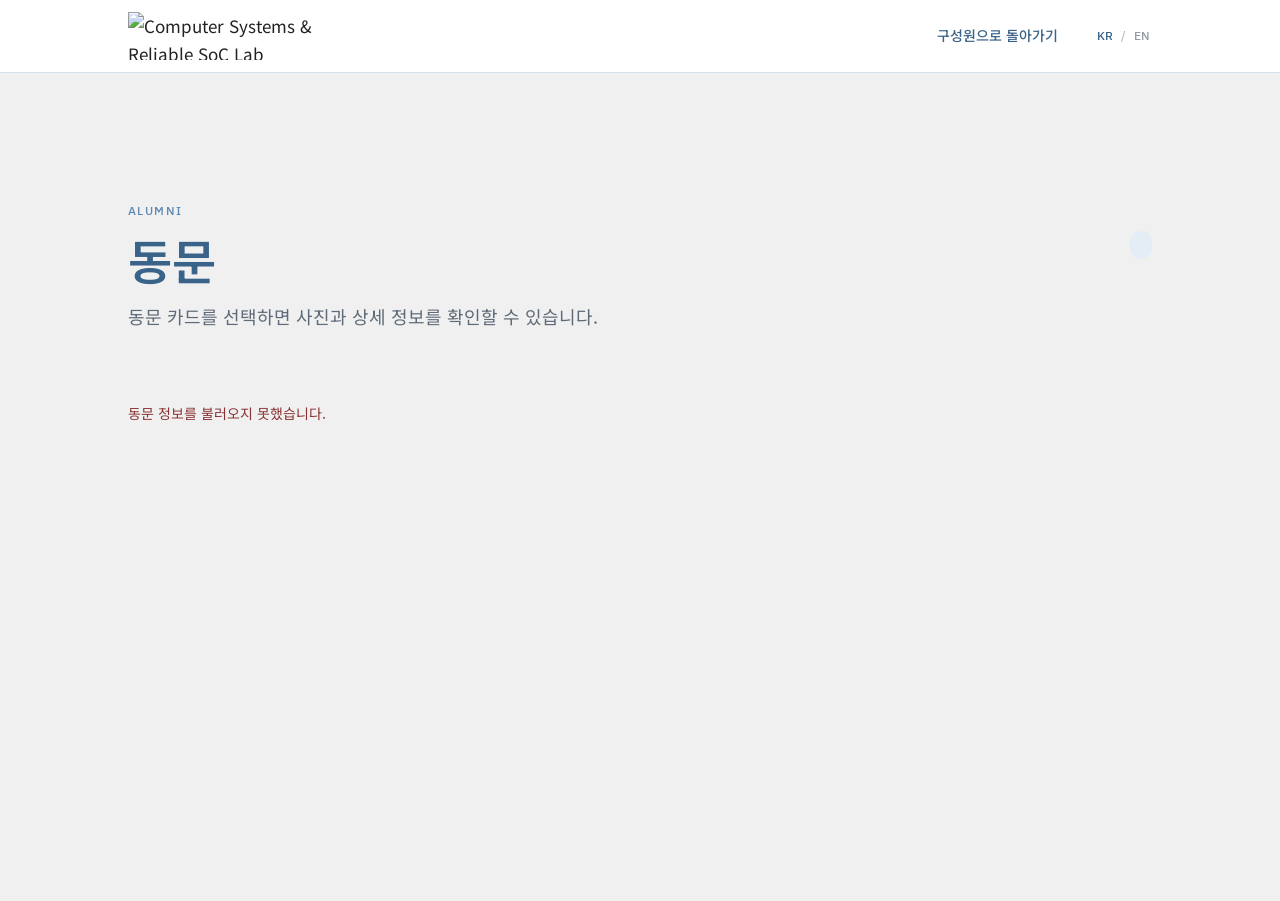
==== alumni.html @ 6417d09d "Replace IBM Plex Mono with IBM Plex Sans KR" ====
<!DOCTYPE html>
<html lang="ko">
<head>
  <meta charset="UTF-8">
  <meta name="viewport" content="width=device-width, initial-scale=1.0">
  <title>동문 — Computer Systems &amp; Reliable SoC Lab</title>
  <meta name="description" content="연세대학교 컴퓨터시스템 및 고신뢰성 SoC 연구실 동문 목록">
  <link rel="preconnect" href="https://fonts.googleapis.com">
  <link href="https://fonts.googleapis.com/css2?family=IBM+Plex+Sans+KR:wght@400;500;600&amp;family=Noto+Sans+KR:wght@400;500;700&amp;display=swap" rel="stylesheet">
  <link rel="stylesheet" href="style.css?v=20260907-6">
</head>
<body>
  <header class="archive-page-nav">
    <div class="wrap">
      <a class="brand" href="index.html#members"><img class="brand-logo" src="images/logo.png" width="296" height="72" alt="Computer Systems &amp; Reliable SoC Lab"></a>
      <div class="archive-page-actions">
        <a class="archive-back-link" href="index.html#members" data-kr="구성원으로 돌아가기" data-en="Back to members">구성원으로 돌아가기</a>
        <div class="language-switcher" aria-label="언어 선택"><button class="language-option active" type="button" data-lang="kr" aria-pressed="true">KR</button><span aria-hidden="true">/</span><button class="language-option" type="button" data-lang="en" aria-pressed="false">EN</button></div>
      </div>
    </div>
  </header>
  <main>
    <section class="alumni-page-section" data-members-source="members.json?v=20260905-2">
      <div class="wrap">
        <p class="eyebrow">ALUMNI</p>
        <div class="alumni-page-heading">
          <div>
            <h1 class="archive-page-title" data-kr="동문" data-en="Alumni">동문</h1>
            <p class="lead" data-kr="동문 카드를 선택하면 사진과 상세 정보를 확인할 수 있습니다." data-en="Select an alumni card to view the photo and profile details.">동문 카드를 선택하면 사진과 상세 정보를 확인할 수 있습니다.</p>
          </div>
          <span class="publication-total" id="alumni-total" aria-live="polite"></span>
        </div>
        <div class="alumni-degree-groups" id="alumni-list" aria-live="polite">
          <p class="member-loading" data-kr="동문 정보를 불러오는 중입니다." data-en="Loading alumni.">동문 정보를 불러오는 중입니다.</p>
        </div>
        <noscript><p class="publication-error">동문 목록을 보려면 브라우저에서 JavaScript를 활성화해 주세요.</p></noscript>
      </div>
    </section>
  </main>
  <script src="script.js?v=20260905-6"></script>
</body>
</html>
---- style.css ----
/* ------------------------------------------------------------
   디자인 토큰
   팔레트 근거: 실리콘 웨이퍼의 차가운 회색 바탕 + 칩 배선(interconnect)에
   쓰이는 구리색 강조. 연구실 정체성(반도체)을 색으로 드러냅니다.
   ------------------------------------------------------------ */
:root{
  /* Modernized Heritage + Academic Clarity */
  --bg:        #ffffff;   /* 바탕 */
  --bg-soft:   #f0f0f0;   /* 콘텐츠 영역 */
  --bg-deep:   #3a6389;   /* 헤더/연락처 바 (짙은 청색) */
  --ink:       #222222;   /* 본문 글자 */
  --ink-soft:  #5f6b78;   /* 보조 글자 */
  --line:      #d5e1ec;   /* 구분선 */
  --line-mid:  #7da9cd;   /* 소제목 밑줄, 강조선 */
  --copper:    #3a6389;   /* (변수명은 그대로 두고) 강조색 = 짙은 청색 */
  --copper-lt: #5b88b2;   /* 강조색 연한 버전 = 강청색 */
  --trace:     #a9c6df;   /* 다이 위의 옅은 배선 */
 
  --font-sans: "Noto Sans KR", "Pretendard", -apple-system, sans-serif;
  --font-utility: "IBM Plex Sans KR", "Noto Sans KR", sans-serif;
 
  --max: 1120px;
  --gutter: clamp(20px, 4vw, 48px);
  --section-gap: clamp(72px, 10vw, 128px);
}
 
*{box-sizing:border-box;margin:0;padding:0}
html{scroll-behavior:smooth}
@media (prefers-reduced-motion:reduce){html{scroll-behavior:auto}}
 
body{
  font-family:var(--font-sans);
  color:var(--ink);
  background:var(--bg);
  line-height:1.65;
  font-size:17px;
  -webkit-font-smoothing:antialiased;
}
a{color:inherit;text-decoration:none}
a:focus-visible,button:focus-visible{outline:3px solid var(--copper);outline-offset:3px}
img{max-width:100%;display:block}

.wrap{max-width:var(--max);margin:0 auto;padding:0 var(--gutter)}
section{padding:var(--section-gap) 0}
h1,h2,h3{font-weight:600;line-height:1.2;letter-spacing:-0.01em}
h2{font-size:clamp(28px,3.6vw,40px);margin-bottom:14px;color:var(--copper)}
h2::after{content:"";display:block;width:40px;height:3px;background:var(--line-mid);margin-top:14px}
.lead{color:var(--ink-soft);font-size:18px;max-width:none;margin-bottom:48px}
 
/* ------------------------------------------------------------
   상단 메뉴 + 하위 메뉴 + 언어 전환
   ------------------------------------------------------------ */
.nav{
  position:sticky;
  top:0;
  z-index:50;
  background:rgba(255,255,255,.94);
  backdrop-filter:blur(12px);
  border-bottom:1px solid var(--line);
}

.nav .wrap{
  display:flex;
  align-items:center;
  justify-content:space-between;
  min-height:72px;
}

.brand{
  display:flex;
  flex:none;
  align-items:center;
  min-width:0;
  margin-right:28px;
}

.brand-logo{
  width:min(198px,48vw);
  height:auto;
}

.nav-controls{
  display:flex;
  align-items:center;
  justify-content:flex-end;
  min-width:0;
}

.site-nav{
  align-self:stretch;
}

.menu{
  display:flex;
  align-items:stretch;
  height:100%;
  list-style:none;
}

.menu-item{
  position:relative;
  display:flex;
  align-items:stretch;
}

.menu-link{
  display:flex;
  align-items:center;
  gap:7px;
  padding:0 14px;
  border:0;
  border-bottom:2px solid transparent;
  background:none;
  color:var(--ink-soft);
  font:inherit;
  font-size:14px;
  white-space:nowrap;
  cursor:pointer;
}

.menu-link:hover,
.menu-link:focus-visible,
.menu-link[aria-current="true"],
.menu-item.open > .menu-link{
  color:var(--copper);
  border-bottom-color:var(--copper);
}

.chevron{
  width:7px;
  height:7px;
  margin-top:-4px;
  border-right:1.5px solid currentColor;
  border-bottom:1.5px solid currentColor;
  transform:rotate(45deg);
  transition:transform .2s ease;
}

.menu-item.open > .menu-link .chevron,
.menu-item:hover > .menu-link .chevron,
.menu-item:focus-within > .menu-link .chevron{
  margin-top:4px;
  transform:rotate(225deg);
}

.submenu{
  position:absolute;
  top:calc(100% - 1px);
  left:0;
  z-index:60;
  min-width:210px;
  padding:9px;
  list-style:none;
  background:#fff;
  border:1px solid var(--line);
  border-radius:0 0 8px 8px;
  box-shadow:0 16px 36px rgba(29,53,75,.13);
  opacity:0;
  visibility:hidden;
  transform:translateY(-7px);
  transition:opacity .16s ease,transform .16s ease,visibility .16s;
}

.submenu-right{
  right:0;
  left:auto;
}

.menu-item:hover > .submenu,
.menu-item:focus-within > .submenu,
.menu-item.open > .submenu{
  opacity:1;
  visibility:visible;
  transform:translateY(0);
}

.submenu a{
  display:block;
  padding:10px 12px;
  border-radius:5px;
  color:var(--ink-soft);
  font-size:14px;
  white-space:nowrap;
}

.submenu a:hover,
.submenu a:focus-visible,
.submenu a[aria-current="true"]{
  background:#eef3f8;
  color:var(--copper);
}

.submenu a.is-placeholder{
  cursor:default;
}

.language-switcher{
  display:flex;
  align-items:center;
  flex:none;
  gap:6px;
  margin-left:17px;
  color:#a2abb4;
  font-family:var(--font-utility);
  font-size:12px;
}

.language-option{
  padding:6px 2px;
  border:0;
  background:none;
  color:#929ca6;
  font:inherit;
  font-weight:500;
  cursor:pointer;
}

.language-option:hover,
.language-option.active{
  color:var(--copper);
}

.language-switcher,
.publication-total,
.publication-count,
.publication-number,
.patent-id,
.highlight-item-date,
.area-index,
.join-research-number{
  font-variant-numeric:tabular-nums;
  font-feature-settings:"tnum" 1;
}

.nav-toggle{
  display:none;
  flex:none;
  padding:8px 13px;
  border:1px solid var(--line);
  border-radius:6px;
  background:#fff;
  font:inherit;
  font-size:14px;
  cursor:pointer;
  white-space:nowrap;
}

@media (max-width:1060px){
  .nav .wrap{
    min-height:64px;
  }

  .brand{
    margin-right:12px;
    font-size:14px;
  }

  .nav-controls{
    gap:10px;
  }

  .nav-toggle{
    display:block;
  }

  .site-nav{
    position:absolute;
    top:64px;
    right:0;
    left:0;
    display:none;
    max-height:calc(100vh - 64px);
    overflow-y:auto;
    background:#fff;
    border-bottom:1px solid var(--line);
    box-shadow:0 16px 30px rgba(29,53,75,.10);
  }

  .site-nav.open{
    display:block;
  }

  .menu{
    display:block;
    height:auto;
    padding:10px var(--gutter) 18px;
  }

  .menu-item{
    display:block;
    border-bottom:1px solid var(--line);
  }

  .menu-link{
    justify-content:space-between;
    width:100%;
    min-height:48px;
    padding:0;
    border-bottom:0;
    font-size:15px;
    text-align:left;
  }

  .menu-link:hover,
  .menu-link:focus-visible,
  .menu-link[aria-current="true"],
  .menu-item.open > .menu-link{
    border-bottom-color:transparent;
  }

  .menu-item:hover > .submenu,
  .menu-item:focus-within > .submenu{
    opacity:0;
    visibility:hidden;
  }

  .menu-item.open > .submenu{
    display:block;
    opacity:1;
    visibility:visible;
    transform:none;
  }

  .submenu,
  .submenu-right{
    position:static;
    display:none;
    min-width:0;
    padding:0 0 10px 14px;
    border:0;
    border-radius:0;
    box-shadow:none;
    opacity:1;
    visibility:visible;
    transform:none;
    transition:none;
  }

  .submenu a{
    padding:9px 12px;
  }

  .language-switcher{
    margin-left:0;
  }
}

@media (max-width:520px){
  .brand{
    max-width:52vw;
  }

  .nav-controls{
    gap:7px;
  }

  .language-switcher{
    gap:4px;
    font-size:11px;
  }

  .nav-toggle{
    padding:7px 10px;
  }
}

/* ------------------------------------------------------------
   히어로: 왼쪽 연구실명, 오른쪽 연구업적 기반 워드클라우드
   ------------------------------------------------------------ */
.hero{
  background:var(--bg-soft);color:var(--ink);
  padding:clamp(72px,9vw,120px) 0;
  position:relative;overflow:hidden;
}
.hero .wrap{
  display:grid;
  grid-template-columns:minmax(0,1.1fr) minmax(0,1fr);
  gap:clamp(32px,6vw,80px);
  align-items:center;
}
.hero-copy{position:relative;z-index:2;min-width:0}
.hero h1{
  margin-bottom:30px;
  color:var(--copper);
  font-size:clamp(32px,4vw,50px);
  font-weight:700;
  line-height:1.16;
  word-break:keep-all;
  white-space:nowrap;
}
.hero h1 span{display:block}
.hero .actions{display:flex;gap:12px;flex-wrap:wrap}
.hero-wordcloud{
  position:relative;
  z-index:1;
  width:100%;
  aspect-ratio:660/392;
  overflow:hidden;
  contain:layout paint;
  min-width:0;
  isolation:isolate;
}
.hero-wordcloud::before{
  content:"";
  position:absolute;
  inset:5%;
  z-index:-1;
  background:radial-gradient(ellipse,rgba(125,169,205,.14),transparent 68%);
  pointer-events:none;
}
.hero-cloud-svg{
  display:block;
  width:100%;
  height:100%;
  overflow:hidden;
}
.hero-cloud-term text{
  font-family:var(--font-sans);
  font-weight:600;
  line-height:1;
  letter-spacing:-.025em;
  text-shadow:0 1px 0 rgba(255,255,255,.72);
  transform-box:fill-box;
  transform-origin:center;
  transition:fill .16s ease,transform .16s ease,filter .16s ease;
  cursor:default;
}
.hero-cloud-term{
  will-change:transform;
  transition:transform .16s cubic-bezier(.2,.7,.25,1);
}
.hero-cloud-term:hover text{
  fill:#214f78;
  filter:drop-shadow(0 2px 4px rgba(58,99,137,.22));
  transform:scale(1.08);
}
.hero-cloud-core:hover text{
  transform:scale(1.035);
}
.hero-cloud-term.cloud-tone-1 text{fill:#315f86}
.hero-cloud-term.cloud-tone-2 text{fill:#557fa4}
.hero-cloud-term.cloud-tone-3 text{fill:#7b8f9e}
.btn{
  display:inline-block;padding:12px 22px;border-radius:6px;font-weight:500;font-size:15px;
  border:1px solid transparent;transition:background .15s,color .15s,border-color .15s
}
.btn-primary{background:var(--copper);color:#fff}
.btn-primary:hover{background:#2d4f6e}
.btn-ghost{border-color:var(--copper);color:var(--copper);background:#fff}
.btn-ghost:hover{background:#eef3f8}
@media (max-width:820px){
  .hero .wrap{grid-template-columns:1fr}
  .hero h1{white-space:normal}
  .hero-wordcloud{width:100%;max-width:680px;margin:8px auto 0}
}
@media (prefers-reduced-motion:reduce){
  .hero-cloud-term text{transition:none}
  .hero-cloud-term:hover text{transform:none}
}
 
/* ------------------------------------------------------------
   연구 분야
   ------------------------------------------------------------ */
.areas{display:grid;grid-template-columns:repeat(2,1fr);gap:0;border:1px solid var(--line);border-radius:6px;overflow:hidden;background:#fff}
@media (max-width:980px){.areas{grid-template-columns:repeat(2,1fr)}}
@media (max-width:600px){.areas{grid-template-columns:1fr}}
.area{
  padding:32px 26px 28px;border-right:1px solid var(--line);border-bottom:1px solid var(--line);
  position:relative;display:flex;flex-direction:column;scroll-margin-top:96px;transition:background .2s
}
.area::before{content:"";position:absolute;left:0;top:0;right:0;height:4px;background:var(--line);transition:background .2s}
.area.on,.area:hover,.area:target{background:#f5f8fb}
.area.on::before,.area:hover::before,.area:target::before{background:var(--copper)}
.area:nth-child(2n){border-right:0}
.area h3{font-size:19px;margin-bottom:12px}
.area .q{color:var(--copper-lt);font-weight:500;margin-bottom:10px;font-size:15px}
.area p{color:var(--ink-soft);font-size:15.5px}
.research-details{
  display:grid;
  gap:12px;
  padding-left:18px;
  color:var(--ink-soft);
  font-size:14px;
  line-height:1.65;
}
.research-details strong{color:var(--ink);font-weight:500}
.tags{display:flex;flex-wrap:wrap;gap:6px;margin-top:auto;padding-top:24px}
.tags span{font-size:12.5px;color:var(--copper);background:#eef3f8;border:1px solid var(--line);border-radius:3px;padding:3px 8px}
 
/* ------------------------------------------------------------
   숫자 요약 (연구실 이력이 20년이 넘으니 이 숫자가 곧 신뢰의 근거)
   ------------------------------------------------------------ */
.stats{background:var(--bg-soft);padding:48px 0}
.stats .wrap{display:grid;grid-template-columns:repeat(4,1fr);gap:24px}
@media (max-width:720px){.stats .wrap{grid-template-columns:repeat(2,1fr)}}
.stat b{display:block;font-size:40px;font-weight:600;line-height:1.1;color:var(--ink)}
.stat b::after{content:"";display:block;width:28px;height:3px;background:var(--line-mid);margin:10px 0 8px}
.stat span{font-size:14px;color:var(--ink-soft)}
 
/* ------------------------------------------------------------
   연구 과제
   ------------------------------------------------------------ */
.band{background:var(--bg-soft)}
.timeline{--timeline-axis-x:7px;position:relative}
.tl{position:relative;padding:0 0 30px 36px}
.tl::before{content:"";position:absolute;z-index:1;left:var(--timeline-axis-x);top:7px;width:12px;height:12px;border:2px solid var(--copper-lt);border-radius:50%;background:#fff;transform:translateX(-50%)}
.tl:not(:last-child)::after{content:"";position:absolute;left:var(--timeline-axis-x);top:19px;bottom:-7px;width:2px;background:var(--line-mid);transform:translateX(-50%)}
.tl .yr{display:block;font-family:"IBM Plex Sans KR",var(--font-sans);font-size:13px;color:var(--ink-soft);font-variant-numeric:tabular-nums;font-feature-settings:"tnum" 1;margin-bottom:4px}
.tl h3{font-size:17px;font-weight:500}
.tl .src{font-size:14px;color:var(--ink-soft)}
.tl .project-id{display:block;margin-bottom:5px}
.more{margin-top:12px;display:inline-block;font-weight:500;color:var(--copper);border-bottom:1px solid var(--line-mid)}
.area .more{align-self:flex-start}
.scholar-link-wrap{
  margin-top:22px;
  text-align:center;
}
.scholar-link{margin-top:0}
 
/* ------------------------------------------------------------
   국제 논문 — JSON 기반 연도별 접이식 목록
   ------------------------------------------------------------ */
.publication-heading{
  display:flex;
  align-items:center;
  justify-content:space-between;
  gap:18px;
  margin-bottom:16px;
}

.publication-heading h3{
  color:var(--ink);
  font-size:22px;
}

.publication-total,
.publication-count{
  display:inline-flex;
  align-items:center;
  min-height:28px;
  padding:4px 11px;
  border-radius:999px;
  background:#e4edf5;
  color:var(--copper);
  font-family:var(--font-utility);
  font-size:12px;
  white-space:nowrap;
}

.publication-years{
  border-top:1px solid var(--line);
}

.publication-year{
  border-bottom:1px solid var(--line);
}

.publication-year > summary{
  display:flex;
  min-height:72px;
  align-items:center;
  gap:12px;
  padding:16px 4px;
  color:var(--copper);
  cursor:pointer;
  list-style:none;
}

.publication-year > summary::-webkit-details-marker{
  display:none;
}

.publication-year > summary:hover .publication-year-label,
.publication-year > summary:focus-visible .publication-year-label{
  color:#234866;
}

.publication-year-label{
  font-size:18px;
  font-weight:600;
}

.publication-chevron{
  width:9px;
  height:9px;
  margin-left:auto;
  border-right:1.5px solid currentColor;
  border-bottom:1.5px solid currentColor;
  transform:rotate(45deg) translate(-2px,-2px);
  transition:transform .18s ease;
}

.publication-year[open] .publication-chevron{
  transform:rotate(225deg) translate(-2px,-2px);
}

.publication-list{
  list-style:none;
  padding:0 4px 8px;
}

.publication-item{
  display:grid;
  grid-template-columns:58px minmax(0,1fr);
  gap:18px;
  padding:24px 0;
  border-top:1px solid rgba(213,225,236,.72);
}

.publication-number{
  padding-top:2px;
  color:var(--ink-soft);
  font-family:var(--font-utility);
  font-size:13px;
  text-align:right;
}

.publication-title{
  margin-bottom:8px;
  color:var(--ink);
  font-size:17px;
  font-weight:600;
  line-height:1.45;
}

.publication-title a{
  text-decoration-color:transparent;
  text-underline-offset:4px;
  transition:color .15s ease,text-decoration-color .15s ease;
}

.publication-title a:hover,
.publication-title a:focus-visible{
  color:var(--copper);
  text-decoration:underline;
  text-decoration-color:var(--line-mid);
}

.publication-authors{
  margin-bottom:6px;
  color:var(--ink);
  font-size:14.5px;
}

.publication-authors strong{
  font-weight:700;
}

.publication-meta{
  display:flex;
  align-items:baseline;
  flex-wrap:wrap;
  gap:4px 8px;
  color:var(--ink-soft);
  font-size:14px;
}

.publication-journal{
  color:var(--copper);
  font-weight:500;
}

.publication-status{
  font-style:italic;
}

.publication-link{
  color:var(--copper);
  font-size:13px;
  font-weight:500;
  border-bottom:1px solid var(--line-mid);
}

.publication-loading,
.publication-error,
.publication-empty{
  padding:24px 4px;
  color:var(--ink-soft);
  font-size:14px;
}

.publication-error{
  color:#8a3434;
}

.main-publication-archive{
  margin:34px 0 28px;
}

.archive-count-row{
  display:flex;
  justify-content:flex-end;
  margin:24px 0 12px;
}

.patent-years{
  border-top:1px solid var(--line);
}

.patent-list{
  padding:0 4px 8px;
  list-style:none;
}

.patent-item{
  display:grid;
  grid-template-columns:44px minmax(0,1fr);
  gap:16px;
  padding:24px 0;
  border-top:1px solid rgba(213,225,236,.72);
}

.patent-id{
  padding-top:3px;
  color:var(--copper);
  font-family:var(--font-utility);
  font-size:13px;
  font-weight:500;
  text-align:left;
}

.patent-title{
  margin-bottom:13px;
  color:var(--ink);
  font-size:17px;
  font-weight:600;
  line-height:1.5;
  word-break:keep-all;
}

.patent-fields{
  display:grid;
  gap:6px;
}

.patent-field{
  display:grid;
  grid-template-columns:110px minmax(0,1fr);
  gap:14px;
}

.patent-field dt{
  color:var(--ink-soft);
  font-size:13px;
  font-weight:500;
}

.patent-field dd{
  min-width:0;
  color:var(--ink);
  font-size:14px;
  overflow-wrap:anywhere;
}

.research-output-record-list{
  border-top:1px solid var(--line);
}

.research-output-list{
  padding:0;
  border-top:1px solid var(--line);
  list-style:none;
}

.research-output-list-item{
  display:flex;
  flex-wrap:wrap;
  gap:4px 10px;
  padding:20px 4px;
  border-bottom:1px solid var(--line);
  color:var(--ink-soft);
  font-size:14px;
  line-height:1.75;
}

.research-output-list-title{
  color:var(--ink);
  font-weight:600;
  word-break:keep-all;
}

.research-output-separator{
  color:var(--line-mid);
}

@media (max-width:600px){
  .publication-heading{
    align-items:flex-start;
  }

  .publication-year > summary{
    min-height:64px;
  }

  .publication-item{
    grid-template-columns:38px minmax(0,1fr);
    gap:12px;
    padding:20px 0;
  }

  .publication-number{
    font-size:12px;
  }

  .publication-title{
    font-size:15.5px;
  }

  .publication-authors,
  .publication-meta{
    font-size:13px;
  }

  .patent-item{
    grid-template-columns:1fr;
    gap:8px;
    padding:20px 0;
  }

  .patent-id{
    padding-top:0;
  }

  .patent-title{
    font-size:15.5px;
  }

  .patent-field{
    grid-template-columns:92px minmax(0,1fr);
    gap:10px;
  }

  .archive-count-row{
    margin-top:18px;
  }

  .research-output-list-item{
    display:block;
    padding:17px 2px;
    font-size:13px;
  }

  .research-output-segment{
    display:inline;
  }

  .research-output-separator{
    margin:0 6px;
  }
}

@media (max-width:420px){
  .patent-field{
    grid-template-columns:1fr;
    gap:1px;
  }
}
 
/* ------------------------------------------------------------
   구성원 — JSON 기반 카드와 상세 프로필
   ------------------------------------------------------------ */
.people{
  display:grid;
  grid-template-columns:repeat(6,minmax(0,1fr));
  gap:36px 40px;
}
 
/* ------------------------------------------------------------
   최근 소식 — 히어로 아래 요약 보드
   ------------------------------------------------------------ */
.news-highlights{padding:clamp(48px,6vw,72px) 0 clamp(40px,5vw,60px)}
.news-highlights .wrap{
  display:grid;
  grid-template-columns:repeat(2,minmax(0,1fr));
  gap:clamp(28px,3.5vw,48px);
  align-items:start;
}
.highlight-head{
  display:flex;
  align-items:baseline;
  justify-content:space-between;
  gap:14px;
  padding-bottom:12px;
  border-bottom:2px solid var(--copper);
}
.highlight-head h2{font-size:19px;font-weight:600;color:var(--copper);margin:0}
.highlight-more{
  flex:none;
  font-size:13px;
  color:var(--ink-soft);
  text-decoration:none;
  border-bottom:1px solid transparent;
}
.highlight-more::after{content:" \2192"}
.highlight-more:hover{color:var(--copper);border-bottom-color:var(--copper)}
.highlight-list{list-style:none;margin:0;padding:0}
.highlight-list li + li{border-top:1px solid var(--line)}
.highlight-item{
  display:flex;
  align-items:baseline;
  justify-content:space-between;
  gap:18px;
  padding:14px 2px;
  color:var(--ink);
  text-decoration:none;
}
.highlight-item-title{
  font-size:15px;
  line-height:1.55;
  word-break:keep-all;
  overflow-wrap:anywhere;
}
.highlight-item-date{
  flex:none;
  font-size:12.5px;
  color:var(--ink-soft);
  font-family:var(--font-utility);
}
.highlight-item:hover .highlight-item-title{color:var(--copper);text-decoration:underline}
.highlight-empty{padding:14px 2px;font-size:14px;color:var(--ink-soft)}
@media (max-width:760px){
  .news-highlights .wrap{grid-template-columns:1fr}
}

/* ------------------------------------------------------------
   소속 및 협력 기관 로고
   ------------------------------------------------------------ */
.partners{padding:0 0 clamp(34px,4vw,52px)}
.partners .wrap{padding-top:clamp(28px,3.5vw,40px);border-top:1px solid var(--line)}
.partner-list{
  list-style:none;
  margin:0;
  padding:0;
  display:grid;
  grid-template-columns:repeat(4,minmax(0,1fr));
  align-items:center;
  gap:clamp(28px,3vw,42px);
}
.partner-list li{
  display:flex;
  min-width:0;
  max-width:100%;
  align-items:center;
  justify-content:center;
  padding-inline:4px;
  overflow:hidden;
}
.partner-logo{
  display:flex;
  min-width:0;
  max-width:100%;
  width:100%;
  align-items:center;
  justify-content:center;
  height:66px;
  filter:none;
  opacity:1;
}
.partner-logo-tall{height:78px}
.partner-logo img{
  display:block;
  max-width:100%;
  max-height:44px;
  width:auto;
  height:auto;
  object-fit:contain;
}
.partner-logo-asrc img{width:180px}
.partner-logo-bk21 img{width:220px}
.partner-logo-koreatest img{width:245px}
.partner-logo-tall img{width:74px;max-height:74px}

@media (max-width:980px){
  .partner-list{
    grid-template-columns:repeat(2,minmax(0,1fr));
    gap:30px 24px;
  }
}

@media (max-width:760px){
  .partner-logo{height:60px}
  .partner-logo-tall{height:72px}
  .partner-logo-asrc img{width:170px}
  .partner-logo-bk21 img{width:210px}
  .partner-logo-koreatest img{width:230px}
  .partner-logo-tall img{width:68px;max-height:68px}
}

@media (max-width:600px){
  .partner-list{
    grid-template-columns:1fr;
    gap:26px;
  }
}

/* ------------------------------------------------------------
   소식 — 카테고리 필터
   ------------------------------------------------------------ */
.filters{display:flex;gap:8px;flex-wrap:wrap;margin-bottom:24px}
.filters button{font:inherit;font-size:14px;border:1px solid var(--line);background:#fff;border-radius:999px;padding:6px 14px;cursor:pointer;color:var(--ink-soft)}
.filters button[aria-pressed="true"]{background:var(--copper);color:#fff;border-color:var(--copper)}
.news{list-style:none;display:grid;grid-template-columns:repeat(3,1fr);gap:20px}
@media (max-width:820px){.news{grid-template-columns:1fr}}
.news li{background:#fff;border:1px solid var(--line);border-radius:6px;padding:22px}
.news li[hidden]{display:none}
.news .cat{font-size:12.5px;color:var(--copper-lt);font-weight:500}
.news time{font-size:13px;color:var(--ink-soft);margin-left:8px}
.news h3{font-size:16.5px;font-weight:500;margin:8px 0 6px}
.news p{font-size:14.5px;color:var(--ink-soft)}
.news li{display:flex;flex-direction:column;padding:0}
.news li.news-card>*{padding:22px}
.news .news-meta{display:flex;align-items:baseline;flex-wrap:wrap}
.news-card-button{
  display:flex;
  flex-direction:column;
  flex:1;
  width:100%;
  font:inherit;
  color:inherit;
  text-align:left;
  background:#fff;
  border:0;
  border-radius:6px;
  cursor:pointer;
  transition:box-shadow .18s ease;
}
.news-card-button h3{margin:8px 0 6px}
.news-card-toggle{
  display:flex;
  align-items:center;
  justify-content:space-between;
  gap:10px;
  margin-top:auto;
  padding-top:12px;
  border-top:1px solid var(--line);
  font-size:13.5px;
  font-weight:500;
  color:var(--copper);
}
.news-card-static{display:flex;flex-direction:column}
.news-card-static h3{margin:8px 0 6px}
.news-card-button:hover .news-card-toggle,
.news-card-button[aria-expanded="true"] .news-card-toggle{color:var(--copper-lt)}
.news li.news-card:has(.news-card-button:hover),
.news li.news-card:has(.news-card-button[aria-expanded="true"]){
  border-color:var(--copper-lt);
}
.news-card-button[aria-expanded="true"] .summary-icon::after{
  transform:translate(-50%,-50%) rotate(0);
}

.news li.news-detail-panel{
  grid-column:1/-1;
  display:block;
  margin:4px 0 6px;
  padding:32px 34px 34px;
  border:1px solid var(--line);
  border-radius:10px;
  background:#fff;
  box-shadow:0 8px 26px rgba(58,99,137,.08);
  text-align:left;
}
.news li.news-detail-panel[hidden]{display:none}
.news-detail-title{
  font-size:20px;
  font-weight:500;
  margin:10px 0 18px;
  padding-bottom:18px;
  border-bottom:1px solid var(--line);
  line-height:1.45;
}
.news-detail-body{color:var(--ink-soft);font-size:14.5px;line-height:1.8}
.news-detail-body p{margin:0 0 14px;word-break:break-word}
.news-detail-body p:last-child{margin-bottom:0}
.news-gallery{
  display:grid;
  grid-template-columns:repeat(auto-fit,minmax(240px,1fr));
  gap:16px;
  margin-top:26px;
}
.news-gallery-single{grid-template-columns:minmax(0,560px)}
.news-gallery-item{
  display:flex;
  align-items:center;
  justify-content:center;
  overflow:hidden;
  border:1px solid var(--line);
  border-radius:7px;
  background:var(--bg-soft);
}
.news-gallery-item img{
  display:block;
  max-width:100%;
  max-height:440px;
  width:auto;
  height:auto;
}
.news-status{font-size:14.5px;color:var(--ink-soft)}
.news li.news-status{
  grid-column:1/-1;
  background:none;
  border:0;
  border-radius:0;
  padding:0;
  box-shadow:none;
}
.news-more-row{display:flex;justify-content:center;margin-top:26px}
.news-more-button{
  font:inherit;
  font-size:14px;
  border:1px solid var(--line);
  background:#fff;
  border-radius:999px;
  padding:9px 22px;
  cursor:pointer;
  color:var(--ink-soft);
}
.news-more-button:hover{border-color:var(--copper);color:var(--copper)}
.news-more-button[hidden]{display:none}
 
/* ------------------------------------------------------------
   연락처 + 지원 안내
   ------------------------------------------------------------ */
.contact{background:var(--bg-deep);color:#eaf2f9}
.contact h2{color:#fff}
.contact h2::after{background:#7da9cd}
.contact .wrap{display:grid;grid-template-columns:1fr 1fr;gap:48px}
@media (max-width:820px){.contact .wrap{grid-template-columns:1fr}}
.contact dl{display:grid;grid-template-columns:90px 1fr;row-gap:14px;column-gap:16px;font-size:15.5px}
.contact dt{color:#b9d0e4}
.contact dd a{border-bottom:1px solid #7da9cd}
.contact-lang-en{display:none}
html[lang="en"] .contact-lang-kr{display:none}
html[lang="en"] .contact-lang-en{display:inline}
.contact-application-action{margin-top:28px}
.contact-application-link{
  border-color:#fff;
  background:#fff;
  color:var(--copper);
}
.contact-application-link:hover{
  border-color:#d6e4f0;
  background:#eef3f8;
}
.contact .map{aspect-ratio:4/3;border:0;border-radius:8px;width:100%;filter:grayscale(.3)}
.contact p{color:#d6e4f0;max-width:48ch;margin-bottom:24px}
 
footer{padding:28px 0;font-size:13.5px;color:var(--ink-soft);border-top:1px solid var(--line)}
footer .wrap{display:flex;justify-content:space-between;flex-wrap:wrap;gap:8px}

/* ------------------------------------------------------------
   홈페이지 핵심 섹션과 접이식 보조 정보
   ------------------------------------------------------------ */
.eyebrow{
  margin-bottom:10px;
  color:var(--copper-lt);
  font-family:var(--font-utility);
  font-size:12px;
  font-weight:500;
  letter-spacing:.12em;
}

.about-overview{
  padding-bottom:clamp(56px,8vw,92px);
}

.about-focus{
  display:grid;
  grid-template-columns:repeat(4,minmax(0,1fr));
  gap:10px;
  margin-bottom:32px;
}

.about-focus a{
  display:flex;
  min-height:78px;
  align-items:center;
  padding:16px;
  border:1px solid var(--line);
  border-radius:6px;
  background:#fff;
  color:var(--copper);
  font-family:var(--font-utility);
  font-size:12px;
  transition:background .18s ease,border-color .18s ease,transform .18s ease;
}

.about-focus a:hover,
.about-focus a:focus-visible{
  border-color:var(--line-mid);
  background:#f5f8fb;
  transform:translateY(-2px);
}

.area-index,
.item-label{
  display:block;
  margin-bottom:14px;
  color:var(--copper-lt);
  font-family:var(--font-utility);
  font-size:11px;
  font-weight:500;
  letter-spacing:.08em;
}

.featured-grid{
  display:grid;
  grid-template-columns:repeat(3,minmax(0,1fr));
  gap:18px;
}

.feature-card,
.course-card{
  min-height:180px;
  padding:26px;
  border:1px solid var(--line);
  border-radius:7px;
  background:#fff;
}

.feature-card h3,
.course-card h3{
  margin-bottom:14px;
  font-size:18px;
}

.feature-card p,
.course-card p{
  color:var(--ink-soft);
  font-size:14.5px;
}

.project-grid{
  display:flex;
  flex-wrap:wrap;
  justify-content:center;
  gap:18px;
}

.project-card{
  display:flex;
  flex:0 1 calc((100% - 36px)/3);
  flex-direction:column;
  min-width:0;
}

.project-card .project-date{
  display:block;
  margin-top:auto;
  padding-top:18px;
  color:var(--ink-soft);
  font-family:"IBM Plex Sans KR",var(--font-sans);
  font-size:12.5px;
  font-variant-numeric:tabular-nums;
  font-feature-settings:"tnum" 1;
}

.project-card .item-label,
.tl .project-id{
  font-family:"IBM Plex Sans KR",var(--font-sans);
  font-variant-numeric:tabular-nums;
  font-feature-settings:"tnum" 1;
}

.project-card .project-agency{
  margin-top:7px;
}

.project-loading,
.project-empty,
.project-error{
  width:100%;
  color:var(--ink-soft);
  font-size:14px;
}

.project-error{
  color:#8a3434;
}

.more-panel{
  margin-top:32px;
  border-top:1px solid var(--line);
  border-bottom:1px solid var(--line);
  background:transparent;
}

.more-panel summary{
  display:flex;
  min-height:62px;
  align-items:center;
  justify-content:space-between;
  gap:20px;
  padding:0 4px;
  color:var(--copper);
  font-size:15px;
  font-weight:500;
  cursor:pointer;
  list-style:none;
}

.more-panel summary::-webkit-details-marker{
  display:none;
}

.summary-icon{
  position:relative;
  width:18px;
  height:18px;
  flex:none;
}

.summary-icon::before,
.summary-icon::after{
  content:"";
  position:absolute;
  top:50%;
  left:50%;
  width:14px;
  height:1.5px;
  background:currentColor;
  transform:translate(-50%,-50%);
  transition:transform .2s ease;
}

.summary-icon::after{
  transform:translate(-50%,-50%) rotate(90deg);
}

.more-panel[open] .summary-icon::after{
  transform:translate(-50%,-50%) rotate(0);
}

.more-panel-body{
  padding:8px 4px 30px;
  color:var(--ink-soft);
}

.migration-note{
  margin-top:20px;
  font-size:13px;
}

.archive-grid{
  display:grid;
  grid-template-columns:repeat(3,minmax(0,1fr));
  gap:18px;
}

.archive-grid article{
  padding:22px;
  border:1px solid var(--line);
  border-radius:6px;
}

.archive-grid h3{
  margin-bottom:8px;
  color:var(--ink);
  font-size:17px;
}

.archive-grid p{
  font-size:14px;
}

.achievement-panel + .achievement-panel{
  margin-top:16px;
}

.achievement-link-grid{
  display:grid;
  grid-template-columns:repeat(4,minmax(0,1fr));
  gap:16px;
}

.achievement-link-grid-three{
  grid-template-columns:repeat(3,minmax(0,1fr));
}

.achievement-link-grid-single{
  grid-template-columns:minmax(0,460px);
}

.achievement-link-card{
  min-height:168px;
  padding:22px;
  border:1px solid var(--line);
  border-radius:6px;
  background:transparent;
  transition:border-color .16s ease,box-shadow .16s ease,transform .16s ease;
}

.achievement-link-card:hover,
.achievement-link-card:focus-visible{
  border-color:var(--line-mid);
  box-shadow:0 8px 24px rgba(58,99,137,.1);
  transform:translateY(-2px);
}

.achievement-link-card h3{
  margin:12px 0 8px;
  color:var(--ink);
  font-size:17px;
}

.achievement-link-card p{
  color:var(--ink-soft);
  font-size:14px;
}

.archive-page-nav{
  border-bottom:1px solid var(--line);
  background:#fff;
}

.archive-page-nav .wrap{
  display:flex;
  min-height:72px;
  align-items:center;
  justify-content:space-between;
  gap:24px;
}

.archive-page-actions{
  display:flex;
  align-items:center;
  gap:20px;
}

.archive-back-link{
  color:var(--copper);
  font-size:14px;
  font-weight:500;
}

.archive-page-section{
  min-height:calc(100vh - 72px);
  background:var(--bg-soft);
}

.archive-page-section .wrap{
  padding-top:8px;
}

.archive-page-title{
  margin-bottom:14px;
  color:var(--copper);
  font-size:clamp(32px,4vw,48px);
}

@media (max-width:980px){
  .achievement-link-grid{
    grid-template-columns:repeat(2,minmax(0,1fr));
  }
}

@media (max-width:600px){
  .achievement-link-grid{
    grid-template-columns:1fr;
  }

  .archive-page-nav .brand-logo{
    width:min(160px,44vw);
  }

  .archive-back-link{
    display:none;
  }
}

/* ------------------------------------------------------------
   연구실 지원 안내 페이지
   ------------------------------------------------------------ */
.join-page{background:#fff}
.join-hero{
  padding:clamp(56px,7vw,88px) 0 clamp(64px,8vw,96px);
  background:var(--bg-soft);
}
.join-page-title{
  margin-bottom:clamp(28px,4vw,44px);
  color:var(--copper);
  font-size:clamp(34px,5vw,56px);
}
.join-video{
  position:relative;
  display:block;
  overflow:hidden;
  width:100%;
  aspect-ratio:16/9;
  border:1px solid var(--line);
  border-radius:12px;
  background:linear-gradient(135deg,#dce7f0,#adc7dc);
  box-shadow:0 18px 42px rgba(58,99,137,.14);
}
.join-video img{
  width:100%;
  height:100%;
  object-fit:cover;
  transition:transform .3s ease,filter .3s ease;
}
.join-video-play{
  position:absolute;
  top:50%;
  left:50%;
  width:clamp(64px,8vw,88px);
  aspect-ratio:1;
  border:2px solid rgba(255,255,255,.9);
  border-radius:50%;
  background:rgba(58,99,137,.88);
  box-shadow:0 8px 28px rgba(18,45,69,.28);
  transform:translate(-50%,-50%);
  transition:background .2s ease,transform .2s ease;
}
.join-video-play::after{
  content:"";
  position:absolute;
  top:50%;
  left:53%;
  border-top:10px solid transparent;
  border-bottom:10px solid transparent;
  border-left:16px solid #fff;
  transform:translate(-42%,-50%);
}
.join-video:hover img{filter:brightness(.9);transform:scale(1.015)}
.join-video:hover .join-video-play{background:var(--copper);transform:translate(-50%,-50%) scale(1.06)}
.join-research{background:#fff}
.join-research-grid{
  display:grid;
  grid-template-columns:repeat(3,minmax(0,1fr));
  gap:18px;
  margin-top:34px;
}
.join-research-card{
  min-height:150px;
  padding:30px 26px;
  border:1px solid var(--line);
  border-radius:8px;
  background:#fff;
}
.join-research-number{
  display:block;
  margin-bottom:24px;
  color:var(--copper-lt);
  font-family:var(--font-utility);
  font-size:12px;
  letter-spacing:.12em;
}
.join-research-card h3{color:var(--ink);font-size:22px}
.join-information{background:var(--bg-soft)}
.join-info-grid{
  display:grid;
  grid-template-columns:minmax(0,1.45fr) minmax(280px,.75fr);
  gap:24px;
}
.join-info-card{
  padding:clamp(28px,4vw,42px);
  border:1px solid var(--line);
  border-radius:10px;
  background:#fff;
}
.join-info-card h2{font-size:clamp(24px,3vw,32px)}
.join-info-card h3{
  margin:28px 0 12px;
  color:var(--copper);
  font-size:17px;
}
.join-course-list{
  display:flex;
  flex-wrap:wrap;
  gap:9px;
  list-style:none;
}
.join-course-list li{
  padding:7px 12px;
  border:1px solid var(--line);
  border-radius:999px;
  background:#f8fafc;
  color:var(--ink-soft);
  font-size:14px;
}
.join-contact{background:#fff}
.join-contact-card{
  display:grid;
  grid-template-columns:minmax(0,1fr) auto;
  align-items:center;
  gap:32px;
  padding:clamp(30px,5vw,52px);
  border-radius:12px;
  background:var(--bg-deep);
  color:#eaf2f9;
}
.join-contact-card h2{color:#fff}
.join-contact-card h2::after{background:#7da9cd}
.join-contact-details{
  display:grid;
  grid-template-columns:72px minmax(0,1fr);
  gap:10px 16px;
}
.join-contact-details dt{color:#b9d0e4}
.join-contact-details a{border-bottom:1px solid #7da9cd}
.join-email-button{
  white-space:nowrap;
  border-color:#fff;
  background:#fff;
  color:var(--copper);
}
.join-email-button:hover{background:#eef3f8}

@media (max-width:760px){
  .join-research-grid,
  .join-info-grid{grid-template-columns:1fr}
  .join-contact-card{grid-template-columns:1fr}
  .join-email-button{justify-self:start}
}

@media (prefers-reduced-motion:reduce){
  .join-video img,
  .join-video-play{transition:none}
  .join-video:hover img{transform:none}
}

.member-group{
  margin-top:52px;
  scroll-margin-top:96px;
}

.member-group-heading{
  display:flex;
  align-items:end;
  justify-content:space-between;
  margin-bottom:20px;
  padding-bottom:12px;
  border-bottom:1px solid var(--line);
}

.member-group-heading h3{
  font-size:21px;
}

.person{
  min-width:0;
}

.member-card{
  text-align:center;
}

.member-photo-button{
  display:block;
  width:100%;
  padding:0;
  border:0;
  border-radius:7px;
  background:none;
  font:inherit;
  cursor:pointer;
}

.member-photo-frame{
  position:relative;
  overflow:hidden;
  background:transparent;
}

.member-photo-frame img{
  position:absolute;
  inset:0;
  width:100%;
  height:100%;
  object-fit:contain;
  object-position:center top;
}

.member-photo-placeholder{
  position:absolute;
  inset:0;
  display:flex;
  align-items:center;
  justify-content:center;
  color:#6f91ae;
  font-family:var(--font-utility);
  font-size:clamp(22px,4vw,38px);
  letter-spacing:.06em;
}

.member-photo-frame:not(.is-missing) .member-photo-placeholder{
  display:none;
}

.member-photo-frame.is-missing img{
  display:none;
}

.member-card-photo{
  width:100%;
  aspect-ratio:3/4;
  border-radius:7px;
  transition:box-shadow .18s ease,transform .18s ease;
}

.member-photo-button:hover .member-card-photo,
.member-photo-button:focus-visible .member-card-photo,
.member-photo-button[aria-expanded="true"] .member-card-photo{
  box-shadow:0 10px 26px rgba(58,99,137,.18);
  transform:translateY(-2px);
}

.member-card-name{
  margin-top:13px;
  color:var(--ink);
  font-size:16px;
  font-weight:600;
}

.member-bilingual-name span{
  display:block;
}

.member-name-korean{
  line-height:1.4;
}

.member-name-english{
  margin-top:3px;
  color:var(--ink-soft);
  font-family:"IBM Plex Sans KR",var(--font-sans);
  font-size:12px;
  font-weight:400;
  line-height:1.35;
  letter-spacing:-.025em;
  white-space:nowrap;
}

html[lang="en"] .member-name-korean{
  display:none;
}

html[lang="en"] .member-name-english{
  margin-top:0;
  color:var(--ink);
  font-size:inherit;
  font-weight:600;
  line-height:1.4;
}

.member-card-research{
  max-width:240px;
  margin:7px auto 0;
  color:var(--ink-soft);
  font-size:13.5px;
  line-height:1.65;
}

.member-detail-panel{
  grid-column:1/-1;
  display:grid;
  grid-template-columns:150px minmax(0,1fr);
  gap:28px;
  padding:24px;
  border:1px solid var(--line);
  border-radius:10px;
  background:transparent;
  box-shadow:0 8px 26px rgba(58,99,137,.08);
  text-align:left;
}

.member-detail-panel[hidden]{
  display:none;
}

.member-detail-photo{
  width:150px;
  aspect-ratio:3/4;
  border-radius:7px;
}

.member-detail-name{
  margin-bottom:16px;
  color:var(--ink);
  font-size:20px;
}

.member-detail-name .member-name-english{
  font-size:13px;
}

html[lang="en"] .member-detail-name .member-name-english{
  font-size:inherit;
}

.member-profile-fields{
  display:grid;
  gap:10px;
}

.member-profile-field{
  display:grid;
  grid-template-columns:92px minmax(0,1fr);
  gap:16px;
}

.member-profile-field dt{
  color:var(--ink-soft);
  font-family:"IBM Plex Sans KR",var(--font-sans);
  font-size:13px;
  font-weight:500;
  letter-spacing:-.01em;
}

.member-profile-field dd{
  min-width:0;
  color:var(--ink);
  font-size:14px;
  overflow-wrap:anywhere;
}

.member-profile-field a{
  color:var(--copper);
  border-bottom:1px solid var(--line-mid);
}

.member-loading,
.member-empty,
.member-error{
  grid-column:1/-1;
  padding:18px 0;
  color:var(--ink-soft);
  font-size:14px;
}

.member-error{
  color:#8a3434;
}

.member-page-link{
  margin-top:58px;
  text-align:center;
}

.professor-profile{
  display:block;
}

.professor-profile-intro{
  display:grid;
  grid-template-columns:205px minmax(0,1fr);
  gap:40px;
  align-items:start;
}

.professor-photo{
  width:205px;
  max-width:100%;
  aspect-ratio:3/4;
  border-radius:8px;
}

.professor-profile-main{
  min-width:0;
  padding-top:2px;
}

.professor-profile-name{
  margin-bottom:20px;
  color:var(--ink);
  font-size:22px;
  font-weight:600;
  line-height:1.35;
}

.professor-profile-name span{
  display:block;
}

.professor-name-primary{
  white-space:pre-wrap;
}

.professor-name-secondary{
  margin-top:4px;
  color:var(--ink-soft);
  font-family:"IBM Plex Sans KR",var(--font-sans);
  font-size:13px;
  font-weight:400;
  letter-spacing:-.01em;
}

.professor-main-sections{
  display:grid;
  gap:18px;
}

.professor-profile-section{
  padding:0;
}

.professor-profile-section h5{
  margin-bottom:7px;
  color:var(--copper);
  font-family:"IBM Plex Sans KR",var(--font-sans);
  font-size:13px;
  font-weight:600;
  letter-spacing:.02em;
}

.professor-profile-section ul{
  display:grid;
  gap:3px;
  padding:0;
  color:var(--ink-soft);
  font-size:14.5px;
  line-height:1.7;
  list-style:none;
}

.professor-profile-section li{
  overflow-wrap:anywhere;
}

.professor-tag-section ul{
  display:flex;
  flex-wrap:wrap;
  gap:7px;
}

.professor-tag-section li{
  padding:5px 10px;
  border:1px solid var(--line);
  border-radius:999px;
  background:var(--bg-soft);
  color:var(--ink);
  font-size:13px;
  line-height:1.4;
}

.professor-career-section{
  margin-top:30px;
  padding-top:25px;
  border-top:1px solid var(--line);
}

.professor-detail-sections{
  margin-top:26px;
  border-top:1px solid var(--line);
}

.professor-more-body{
  display:grid;
  grid-template-columns:repeat(2,minmax(0,1fr));
  gap:30px 48px;
  padding-top:20px;
}

.professor-contact-section{
  padding:18px 20px;
  border:1px solid var(--line);
  border-radius:7px;
  background:transparent;
}

.professor-awards-section{
  grid-column:1/-1;
}

.professor-awards-section ul{
  columns:2;
  display:block;
  column-gap:48px;
}

.professor-awards-section li{
  margin-bottom:5px;
  break-inside:avoid;
}

.alumni-page-section{
  min-height:calc(100vh - 72px);
  background:var(--bg-soft);
}

.alumni-page-heading{
  display:flex;
  align-items:flex-start;
  justify-content:space-between;
  gap:28px;
}

.alumni-page-heading .lead{
  margin-bottom:0;
}

.alumni-degree-groups{
  display:grid;
  gap:52px;
  margin-top:52px;
}

.alumni-degree-section{
  padding:0;
}

.alumni-degree-heading{
  display:flex;
  align-items:center;
  justify-content:space-between;
  gap:18px;
  margin-bottom:16px;
}

.alumni-degree-heading h2{
  margin:0;
  color:var(--ink);
  font-size:23px;
}

.alumni-degree-heading h2::after{
  display:none;
}

.alumni-card-grid{
  display:grid;
  grid-template-columns:repeat(6,minmax(0,1fr));
  gap:16px;
  align-items:start;
}

.alumni-card{
  min-width:0;
}

.alumni-card-button{
  display:flex;
  width:100%;
  min-height:148px;
  flex-direction:column;
  align-items:flex-start;
  padding:18px 16px;
  border:1px solid var(--line);
  border-radius:7px;
  background:transparent;
  color:inherit;
  font:inherit;
  text-align:left;
  cursor:pointer;
  transition:border-color .16s ease,box-shadow .16s ease,transform .16s ease;
}

.alumni-card-button:hover,
.alumni-card-button:focus-visible,
.alumni-card-button[aria-expanded="true"]{
  border-color:var(--line-mid);
  box-shadow:0 8px 24px rgba(58,99,137,.1);
  transform:translateY(-2px);
}

.alumni-card-name{
  width:100%;
  color:var(--ink);
  font-size:15px;
  font-weight:600;
}

.alumni-card-name .member-name-english{
  font-size:11px;
}

html[lang="en"] .alumni-card-name .member-name-english{
  font-size:14px;
}

.alumni-card-affiliation{
  margin-top:12px;
  color:var(--ink-soft);
  font-size:12px;
  line-height:1.55;
  overflow-wrap:anywhere;
}

.alumni-detail-panel{
  grid-column:1/-1;
}

.compact-section{
  padding-top:clamp(64px,8vw,92px);
  padding-bottom:clamp(64px,8vw,92px);
}

.course-grid{
  display:grid;
  grid-template-columns:repeat(2,minmax(0,1fr));
  gap:18px;
}

.course-list{
  display:grid;
  gap:8px;
}

.course-link{
  display:flex;
  align-items:center;
  justify-content:space-between;
  gap:16px;
  padding:13px 0;
  border-top:1px solid var(--line);
  color:var(--ink);
  font-size:15px;
  font-weight:500;
  transition:color .15s ease;
}

.course-link:hover,
.course-link:focus-visible{
  color:var(--copper);
}

.course-link-arrow{
  flex:none;
  color:var(--copper-lt);
  font-family:var(--font-utility);
  font-size:13px;
}

.course-loading,
.course-empty,
.course-error{
  color:var(--ink-soft);
  font-size:14px;
}

.course-error{
  color:#8a3434;
}

@media (max-width:1050px){
  .people,
  .alumni-card-grid{
    grid-template-columns:repeat(4,minmax(0,1fr));
  }
}

@media (max-width:820px){
  .archive-grid{
    grid-template-columns:1fr;
  }

  .about-focus{
    grid-template-columns:repeat(2,minmax(0,1fr));
  }

  .featured-grid{
    grid-template-columns:1fr;
  }

  .feature-card{
    min-height:0;
  }

  .project-card{
    flex-basis:calc((100% - 18px)/2);
  }
}

@media (max-width:720px){
  .people,
  .alumni-card-grid{
    grid-template-columns:repeat(3,minmax(0,1fr));
    gap:30px 24px;
  }

  .member-detail-panel{
    grid-template-columns:1fr;
  }

  .member-detail-photo{
    width:min(180px,55vw);
  }

  .professor-profile-intro{
    grid-template-columns:1fr;
    gap:28px;
  }

  .professor-photo{
    width:min(200px,58vw);
  }

  .professor-profile-main{
    padding-top:0;
  }

  .professor-more-body{
    grid-template-columns:1fr;
  }

  .professor-awards-section{
    grid-column:auto;
  }

  .professor-awards-section ul{
    columns:1;
  }

  .alumni-page-heading{
    display:block;
  }

  .alumni-page-heading .publication-total{
    margin-top:18px;
  }

}

@media (max-width:480px){
  .people,
  .alumni-card-grid{
    grid-template-columns:repeat(2,minmax(0,1fr));
    gap:24px 14px;
  }

  .member-card-name{
    font-size:14px;
  }

  .member-card-research{
    font-size:12.5px;
  }

  .member-detail-panel{
    padding:20px;
  }

  .news li.news-detail-panel{
    padding:22px 20px 24px;
  }

  .news-detail-title{
    font-size:18px;
  }

  .news-gallery{
    grid-template-columns:1fr;
  }

  .member-profile-field{
    grid-template-columns:1fr;
    gap:3px;
  }
}

@media (max-width:600px){
  .about-focus,
  .course-grid{
    grid-template-columns:1fr;
  }

  .project-card{
    flex-basis:100%;
  }
}

/* 캐시가 섞여도 하위 메뉴가 상단 가로 목록으로 펼쳐지지 않도록 선택자를 강화합니다. */
.nav .site-nav .menu{
  display:flex;
}

.nav .site-nav .submenu{
  position:absolute;
  display:block;
  opacity:0;
  visibility:hidden;
}

.nav .site-nav .menu-item:hover > .submenu,
.nav .site-nav .menu-item:focus-within > .submenu,
.nav .site-nav .menu-item.open > .submenu{
  opacity:1;
  visibility:visible;
}

@media (max-width:1060px){
  .nav .site-nav .menu{
    display:block;
  }

  .nav .site-nav .submenu{
    position:static;
    display:none;
    opacity:1;
    visibility:visible;
  }

  .nav .site-nav .menu-item.open > .submenu{
    display:block;
  }
}



/* ------------------------------------------------------------
   교체 가능한 이미지 슬롯
   ------------------------------------------------------------ */
.hero-media{
  width:100%;
  aspect-ratio:4 / 3;
  margin:0;
  overflow:hidden;
  border:1px solid rgba(58,99,137,.22);
  border-radius:8px;
  background:#e8eef3;
  box-shadow:0 20px 46px rgba(45,79,110,.12);
}

.image-slot{
  position:relative;
}

.image-slot > img{
  width:100%;
  height:100%;
  object-fit:cover;
}

.image-slot:not(.is-missing) .image-placeholder{
  display:none;
}

.image-slot.is-missing > img{
  display:none;
}

.image-placeholder{
  position:absolute;
  inset:0;
  display:flex;
  flex-direction:column;
  align-items:center;
  justify-content:center;
  gap:8px;
  padding:24px;
  color:var(--copper);
  text-align:center;
  background:
    linear-gradient(rgba(255,255,255,.72),rgba(255,255,255,.72)),
    linear-gradient(#cfdae4 1px,transparent 1px),
    linear-gradient(90deg,#cfdae4 1px,transparent 1px);
  background-size:auto,28px 28px,28px 28px;
}

.image-placeholder strong{
  font-size:clamp(18px,2vw,26px);
}

.image-placeholder small{
  color:var(--ink-soft);
  font-family:var(--font-utility);
  font-size:12px;
}

.placeholder-label{
  color:var(--copper-lt);
  font-family:var(--font-utility);
  font-size:11px;
  letter-spacing:.12em;
}

.about-details .more-panel-body{
  padding-top:24px;
  padding-bottom:42px;
}

.about-article{
  max-width:920px;
  color:var(--ink);
}

.about-article p{
  margin-top:1.35em;
  color:var(--ink-soft);
  line-height:1.9;
  word-break:keep-all;
}

.about-article a{
  color:var(--copper);
  text-decoration:underline;
  text-underline-offset:3px;
}

.content-image{
  min-height:230px;
  margin:0;
  overflow:hidden;
  border:1px solid var(--line);
  border-radius:6px;
  background:var(--bg-soft);
}

.content-image-wide{
  width:100%;
  min-height:0;
  aspect-ratio:597 / 255;
  margin-bottom:34px;
}

.content-image-wide > img{
  object-fit:contain;
}

.about-image-grid{
  display:grid;
  grid-template-columns:repeat(3,minmax(0,1fr));
  gap:16px;
  margin:36px 0;
}

@media (max-width:720px){
  .about-image-grid{
    grid-template-columns:1fr;
  }

  .content-image{
    min-height:260px;
  }
}

@media (max-width:600px){
  .area{
    border-right:0;
  }
}
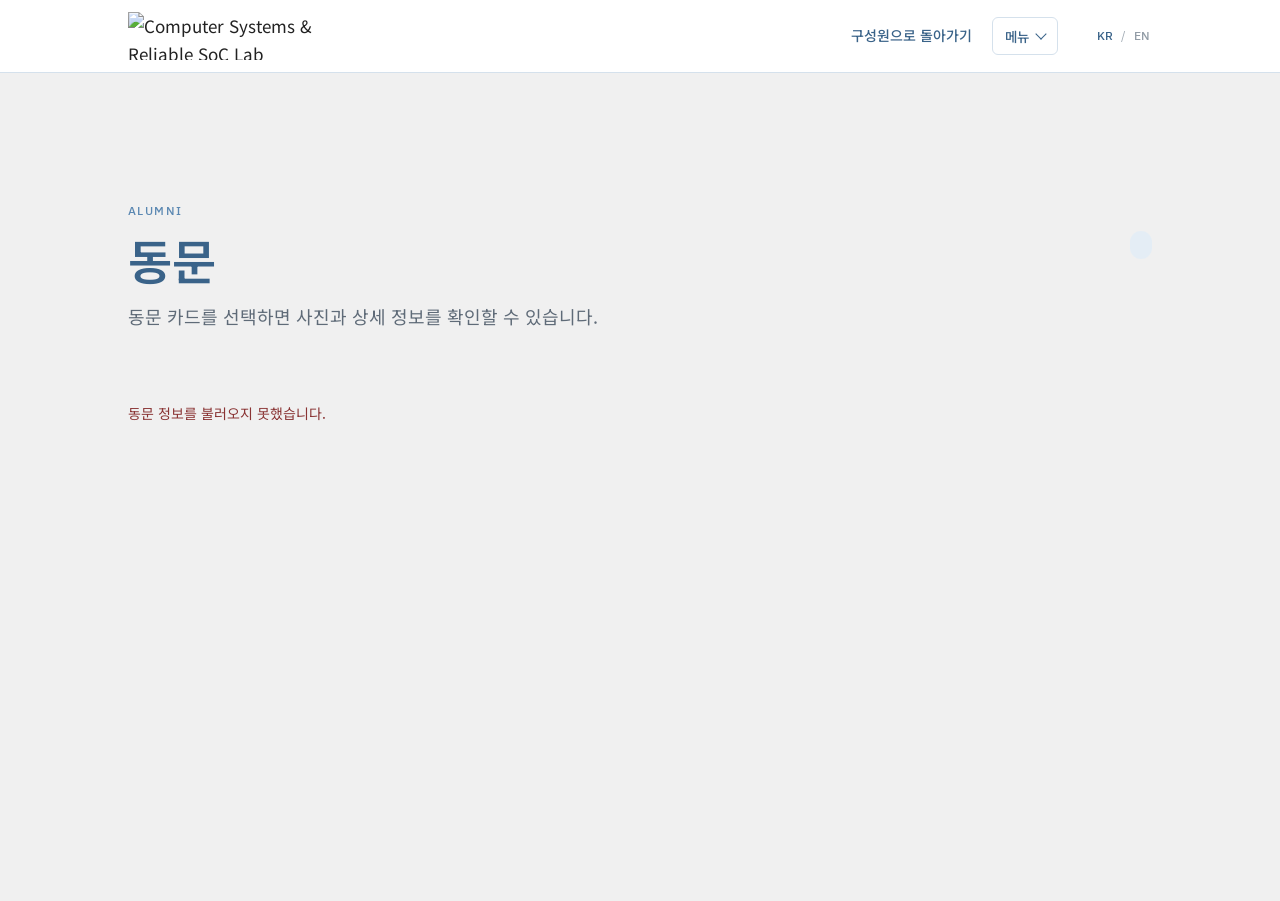
==== commit 5a02f1c3: "Add archive menus and disable smooth scrolling" ====
--- a/alumni.html
+++ b/alumni.html
@@ -7,7 +7,7 @@
   <meta name="description" content="연세대학교 컴퓨터시스템 및 고신뢰성 SoC 연구실 동문 목록">
   <link rel="preconnect" href="https://fonts.googleapis.com">
   <link href="https://fonts.googleapis.com/css2?family=IBM+Plex+Sans+KR:wght@400;500;600&amp;family=Noto+Sans+KR:wght@400;500;700&amp;display=swap" rel="stylesheet">
-  <link rel="stylesheet" href="style.css?v=20260907-6">
+  <link rel="stylesheet" href="style.css?v=20260907-14">
 </head>
 <body>
   <header class="archive-page-nav">
@@ -37,6 +37,6 @@
       </div>
     </section>
   </main>
-  <script src="script.js?v=20260905-6"></script>
+  <script src="script.js?v=20260907-4"></script>
 </body>
 </html>
--- a/style.css
+++ b/style.css
@@ -25,8 +25,7 @@
 }
  
 *{box-sizing:border-box;margin:0;padding:0}
-html{scroll-behavior:smooth}
-@media (prefers-reduced-motion:reduce){html{scroll-behavior:auto}}
+html{scroll-behavior:auto}
  
 body{
   font-family:var(--font-sans);
@@ -174,6 +173,13 @@
   transform:translateY(0);
 }
 
+/* 토글을 다시 눌러 접은 상태 — 포인터가 아직 위에 있어도 닫힌 채로 둡니다. */
+.menu-item.is-collapsed > .submenu{
+  opacity:0;
+  visibility:hidden;
+  transform:translateY(-7px);
+}
+
 .submenu a{
   display:block;
   padding:10px 12px;
@@ -227,6 +233,7 @@
 .patent-id,
 .highlight-item-date,
 .area-index,
+.about-focus-index,
 .join-research-number{
   font-variant-numeric:tabular-nums;
   font-feature-settings:"tnum" 1;
@@ -779,6 +786,11 @@
   word-break:keep-all;
 }
 
+.research-output-list-chapter{
+  color:var(--ink);
+  font-weight:500;
+}
+
 .research-output-separator{
   color:var(--line-mid);
 }
@@ -866,13 +878,13 @@
 }
  
 /* ------------------------------------------------------------
-   최근 소식 — 히어로 아래 요약 보드
+   주요 안내 — 히어로 아래 요약 보드
    ------------------------------------------------------------ */
 .news-highlights{padding:clamp(48px,6vw,72px) 0 clamp(40px,5vw,60px)}
 .news-highlights .wrap{
   display:grid;
-  grid-template-columns:repeat(2,minmax(0,1fr));
-  gap:clamp(28px,3.5vw,48px);
+  grid-template-columns:minmax(0,3fr) minmax(0,3fr) minmax(0,2fr);
+  gap:clamp(24px,2.8vw,40px);
   align-items:start;
 }
 .highlight-head{
@@ -918,8 +930,62 @@
 }
 .highlight-item:hover .highlight-item-title{color:var(--copper);text-decoration:underline}
 .highlight-empty{padding:14px 2px;font-size:14px;color:var(--ink-soft)}
+.highlight-support{
+  display:flex;
+  min-width:0;
+  flex-direction:column;
+  padding:clamp(24px,2.5vw,30px);
+  border:1px solid var(--line);
+  border-radius:10px;
+  background:#fff;
+  box-shadow:0 8px 24px rgba(58,99,137,.07);
+}
+.highlight-support .highlight-head{
+  display:block;
+  padding:0;
+  border-bottom:0;
+}
+.highlight-support .highlight-head h2{
+  margin-top:14px;
+  color:var(--copper);
+  font-size:21px;
+  line-height:1.4;
+}
+.highlight-support-eyebrow{
+  margin:0;
+  color:var(--ink-soft);
+  font-family:var(--font-utility);
+  font-size:12px;
+  font-weight:600;
+  letter-spacing:.16em;
+}
+.highlight-support-content{
+  display:flex;
+  flex:1;
+  flex-direction:column;
+  align-items:flex-start;
+  padding:17px 0 0;
+}
+.highlight-support-copy{
+  margin:0 0 22px;
+  color:var(--ink-soft);
+  font-size:15px;
+  line-height:1.7;
+  word-break:keep-all;
+}
+.highlight-support-button{
+  width:100%;
+  margin-top:auto;
+  padding:13px 18px;
+  text-align:center;
+}
+@media (max-width:980px){
+  .news-highlights .wrap{grid-template-columns:repeat(2,minmax(0,1fr))}
+  .highlight-support{grid-column:1/-1}
+}
 @media (max-width:760px){
   .news-highlights .wrap{grid-template-columns:1fr}
+  .highlight-support{grid-column:auto}
 }
 
 /* ------------------------------------------------------------
@@ -927,36 +993,38 @@
    ------------------------------------------------------------ */
 .partners{padding:0 0 clamp(34px,4vw,52px)}
 .partners .wrap{padding-top:clamp(28px,3.5vw,40px);border-top:1px solid var(--line)}
+/* 로고 폭이 제각각이라 균등 그리드에 넣으면 로고 사이 간격이 달라 보입니다.
+   flex + gap으로 두면 인접한 로고 사이 거리가 항상 같습니다. */
 .partner-list{
   list-style:none;
   margin:0;
   padding:0;
-  display:grid;
-  grid-template-columns:repeat(4,minmax(0,1fr));
+  display:flex;
+  flex-wrap:wrap;
   align-items:center;
-  gap:clamp(28px,3vw,42px);
+  justify-content:center;
+  gap:clamp(30px,3.4vw,50px);
 }
 .partner-list li{
   display:flex;
+  flex:0 0 auto;
   min-width:0;
   max-width:100%;
   align-items:center;
   justify-content:center;
-  padding-inline:4px;
-  overflow:hidden;
 }
 .partner-logo{
   display:flex;
   min-width:0;
   max-width:100%;
-  width:100%;
+  width:auto;
   align-items:center;
   justify-content:center;
   height:66px;
   filter:none;
   opacity:1;
 }
-.partner-logo-tall{height:78px}
+.partner-logo-tall{height:98px}
 .partner-logo img{
   display:block;
   max-width:100%;
@@ -968,28 +1036,35 @@
 .partner-logo-asrc img{width:180px}
 .partner-logo-bk21 img{width:220px}
 .partner-logo-koreatest img{width:245px}
-.partner-logo-tall img{width:74px;max-height:74px}
-
-@media (max-width:980px){
+.partner-logo-tall img{width:100px;max-height:94px}
+
+/* 한 줄에 넷이 더 들어가지 않는 폭부터 3+1로 외따로 떨어지지 않도록 2+2로 나눕니다. */
+@media (max-width:900px){
   .partner-list{
-    grid-template-columns:repeat(2,minmax(0,1fr));
-    gap:30px 24px;
+    gap:28px 34px;
+  }
+
+  .partner-list li{
+    flex:0 0 calc(50% - 17px);
   }
 }
 
 @media (max-width:760px){
   .partner-logo{height:60px}
-  .partner-logo-tall{height:72px}
+  .partner-logo-tall{height:88px}
   .partner-logo-asrc img{width:170px}
   .partner-logo-bk21 img{width:210px}
   .partner-logo-koreatest img{width:230px}
-  .partner-logo-tall img{width:68px;max-height:68px}
+  .partner-logo-tall img{width:90px;max-height:84px}
 }
 
 @media (max-width:600px){
   .partner-list{
-    grid-template-columns:1fr;
     gap:26px;
+  }
+
+  .partner-list li{
+    flex:0 0 100%;
   }
 }
 
@@ -1119,7 +1194,7 @@
 .news-more-button[hidden]{display:none}
  
 /* ------------------------------------------------------------
-   연락처 + 지원 안내
+   연구실 문의
    ------------------------------------------------------------ */
 .contact{background:var(--bg-deep);color:#eaf2f9}
 .contact h2{color:#fff}
@@ -1132,16 +1207,6 @@
 .contact-lang-en{display:none}
 html[lang="en"] .contact-lang-kr{display:none}
 html[lang="en"] .contact-lang-en{display:inline}
-.contact-application-action{margin-top:28px}
-.contact-application-link{
-  border-color:#fff;
-  background:#fff;
-  color:var(--copper);
-}
-.contact-application-link:hover{
-  border-color:#d6e4f0;
-  background:#eef3f8;
-}
 .contact .map{aspect-ratio:4/3;border:0;border-radius:8px;width:100%;filter:grayscale(.3)}
 .contact p{color:#d6e4f0;max-width:48ch;margin-bottom:24px}
  
@@ -1164,6 +1229,23 @@
   padding-bottom:clamp(56px,8vw,92px);
 }
 
+.about-intro{
+  max-width:920px;
+  margin:40px 0 36px;
+  color:var(--ink);
+}
+
+.about-intro-copy p{
+  color:var(--ink-soft);
+  font-size:16px;
+  line-height:1.9;
+  word-break:keep-all;
+}
+
+.about-intro-copy p + p{
+  margin-top:16px;
+}
+
 .about-focus{
   display:grid;
   grid-template-columns:repeat(4,minmax(0,1fr));
@@ -1172,17 +1254,49 @@
 }
 
 .about-focus a{
-  display:flex;
-  min-height:78px;
+  position:relative;
+  display:flex;
+  min-height:92px;
   align-items:center;
-  padding:16px;
+  gap:12px;
+  overflow:hidden;
+  padding:22px 18px 20px;
   border:1px solid var(--line);
   border-radius:6px;
   background:#fff;
-  color:var(--copper);
+  color:var(--ink);
+  font-family:var(--font-sans);
+  transition:background .18s ease,border-color .18s ease,transform .18s ease;
+}
+
+/* 연구 분야 섹션의 카드와 같은 상단 강조선 */
+.about-focus a::before{
+  content:"";
+  position:absolute;
+  left:0;
+  top:0;
+  right:0;
+  height:4px;
+  background:var(--line);
+  transition:background .2s;
+}
+
+.about-focus-index{
+  flex:none;
+  color:var(--copper-lt);
   font-family:var(--font-utility);
-  font-size:12px;
-  transition:background .18s ease,border-color .18s ease,transform .18s ease;
+  font-size:18px;
+  font-weight:600;
+  line-height:1;
+  letter-spacing:.02em;
+}
+
+.about-focus-name{
+  font-size:19px;
+  font-weight:600;
+  line-height:1.35;
+  letter-spacing:-.01em;
+  word-break:keep-all;
 }
 
 .about-focus a:hover,
@@ -1190,6 +1304,18 @@
   border-color:var(--line-mid);
   background:#f5f8fb;
   transform:translateY(-2px);
+}
+
+.about-focus a:hover::before,
+.about-focus a:focus-visible::before{
+  background:var(--copper);
+}
+
+/* 번호가 붙으면서 한 칸이 좁아지므로 2단 전환을 조금 이르게 */
+@media (max-width:980px){
+  .about-focus{
+    grid-template-columns:repeat(2,minmax(0,1fr));
+  }
 }
 
 .area-index,
@@ -1264,6 +1390,11 @@
 
 .project-card .project-agency{
   margin-top:7px;
+}
+
+.project-card .project-more{
+  align-self:flex-start;
+  margin-top:18px;
 }
 
 .project-loading,
@@ -1427,6 +1558,79 @@
   gap:20px;
 }
 
+.archive-menu{
+  position:relative;
+  flex:none;
+}
+
+.archive-menu > summary{
+  display:flex;
+  align-items:center;
+  gap:8px;
+  min-height:38px;
+  padding:7px 12px;
+  border:1px solid var(--line);
+  border-radius:6px;
+  color:var(--copper);
+  font-size:13.5px;
+  font-weight:500;
+  list-style:none;
+  cursor:pointer;
+}
+
+.archive-menu > summary::-webkit-details-marker{
+  display:none;
+}
+
+.archive-menu > summary::after{
+  content:"";
+  width:7px;
+  height:7px;
+  margin-top:-4px;
+  border-right:1.5px solid currentColor;
+  border-bottom:1.5px solid currentColor;
+  transform:rotate(45deg);
+  transition:transform .15s ease;
+}
+
+.archive-menu[open] > summary{
+  border-color:var(--copper);
+  background:#eef3f8;
+}
+
+.archive-menu[open] > summary::after{
+  margin-top:4px;
+  transform:rotate(225deg);
+}
+
+.archive-menu-list{
+  position:absolute;
+  z-index:60;
+  top:calc(100% + 10px);
+  right:0;
+  width:190px;
+  padding:8px;
+  border:1px solid var(--line);
+  border-radius:8px;
+  background:#fff;
+  box-shadow:0 14px 30px rgba(29,53,75,.14);
+  list-style:none;
+}
+
+.archive-menu-list a{
+  display:block;
+  padding:9px 11px;
+  border-radius:5px;
+  color:var(--ink-soft);
+  font-size:13.5px;
+}
+
+.archive-menu-list a:hover,
+.archive-menu-list a:focus-visible{
+  background:#eef3f8;
+  color:var(--copper);
+}
+
 .archive-back-link{
   color:var(--copper);
   font-size:14px;
@@ -1465,6 +1669,14 @@
 
   .archive-back-link{
     display:none;
+  }
+
+  .archive-page-actions{
+    gap:10px;
+  }
+
+  .archive-menu > summary{
+    padding:6px 10px;
   }
 }
 
@@ -1667,7 +1879,7 @@
   inset:0;
   width:100%;
   height:100%;
-  object-fit:contain;
+  object-fit:cover;
   object-position:center top;
 }
 
@@ -1749,6 +1961,13 @@
   color:var(--ink-soft);
   font-size:13.5px;
   line-height:1.65;
+  /* 한 줄이든 세 줄이든 항상 두 줄 높이를 차지해 카드 높이가 어긋나지 않습니다. */
+  display:-webkit-box;
+  -webkit-box-orient:vertical;
+  -webkit-line-clamp:2;
+  line-clamp:2;
+  min-height:calc(1.65em * 2);
+  overflow:hidden;
 }
 
 .member-detail-panel{
@@ -2069,7 +2288,9 @@
 }
 
 .alumni-card-affiliation{
+  display:block;
   margin-top:12px;
+  min-height:1.55em;
   color:var(--ink-soft);
   font-size:12px;
   line-height:1.55;
@@ -2276,6 +2497,12 @@
 .nav .site-nav .menu-item.open > .submenu{
   opacity:1;
   visibility:visible;
+}
+
+/* 토글을 다시 눌러 접은 상태는 hover/focus보다 우선합니다. */
+.nav .site-nav .menu-item.is-collapsed > .submenu{
+  opacity:0;
+  visibility:hidden;
 }
 
 @media (max-width:1060px){
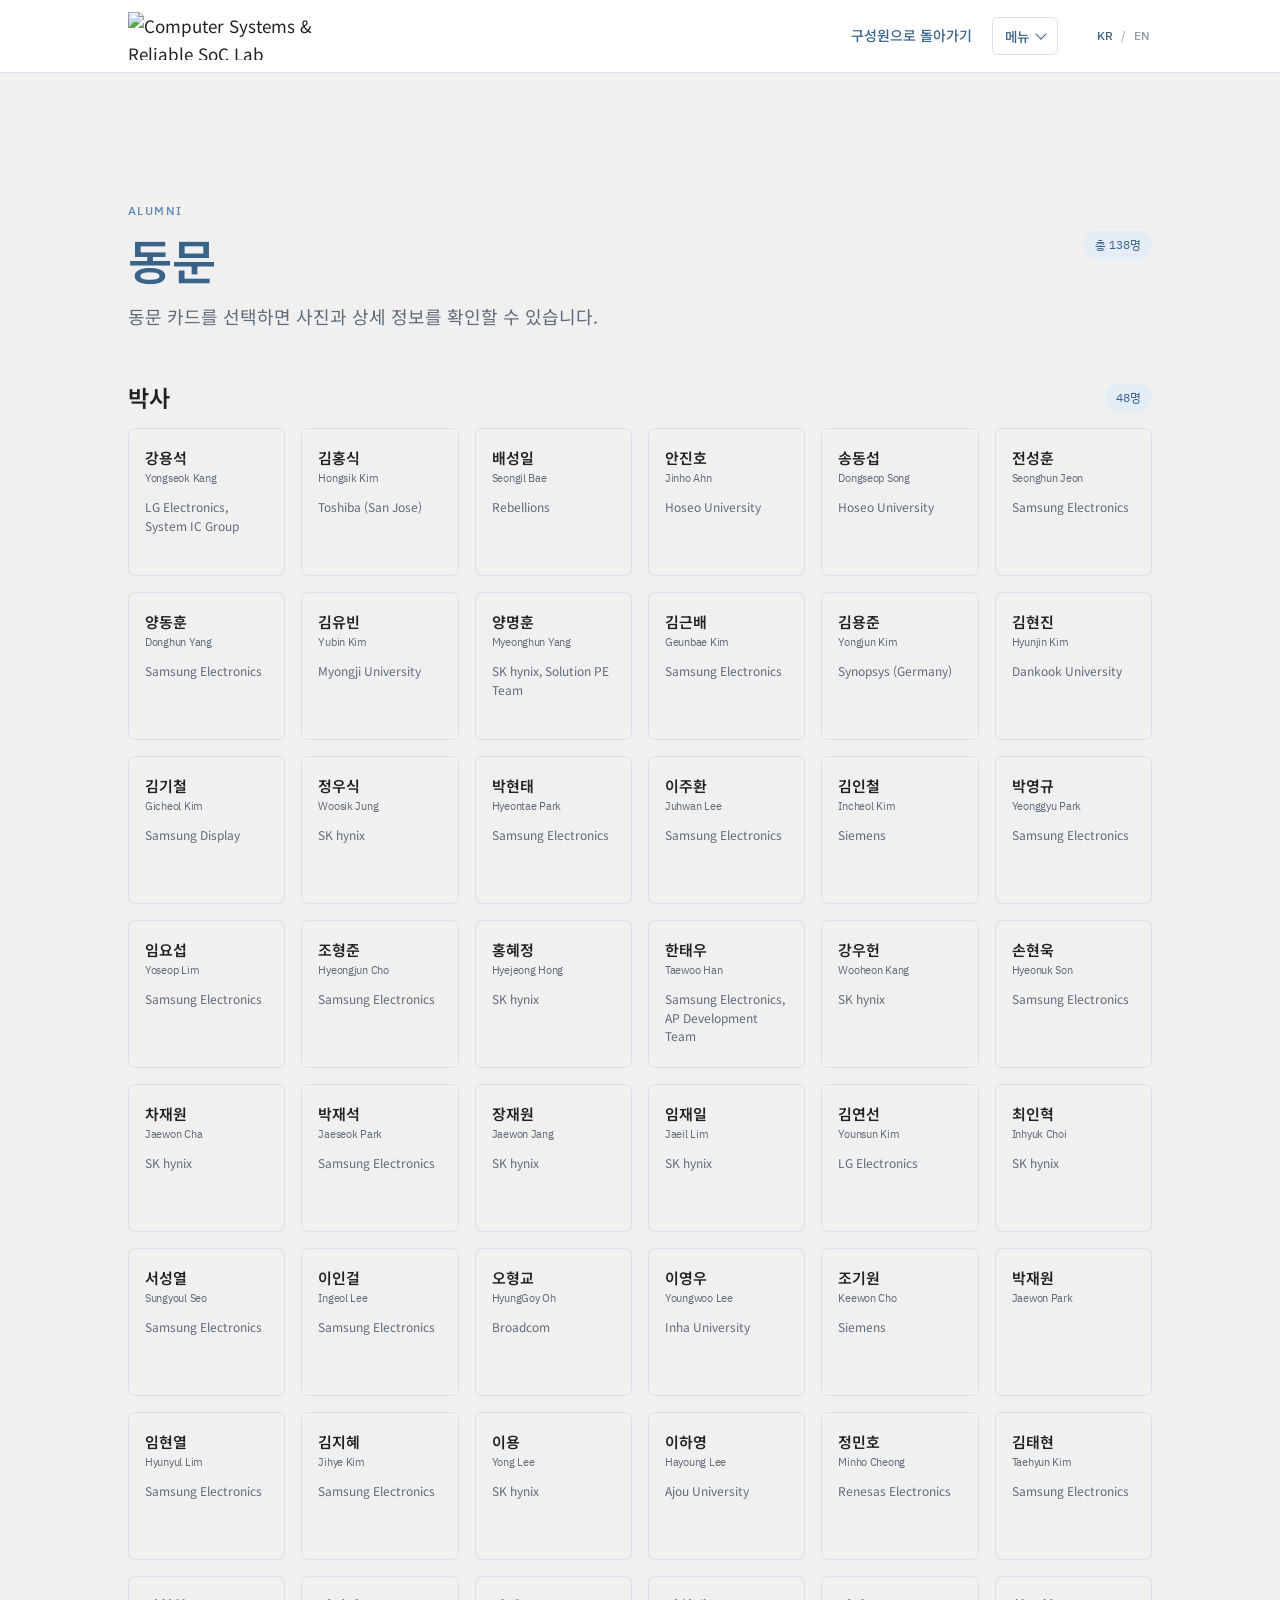
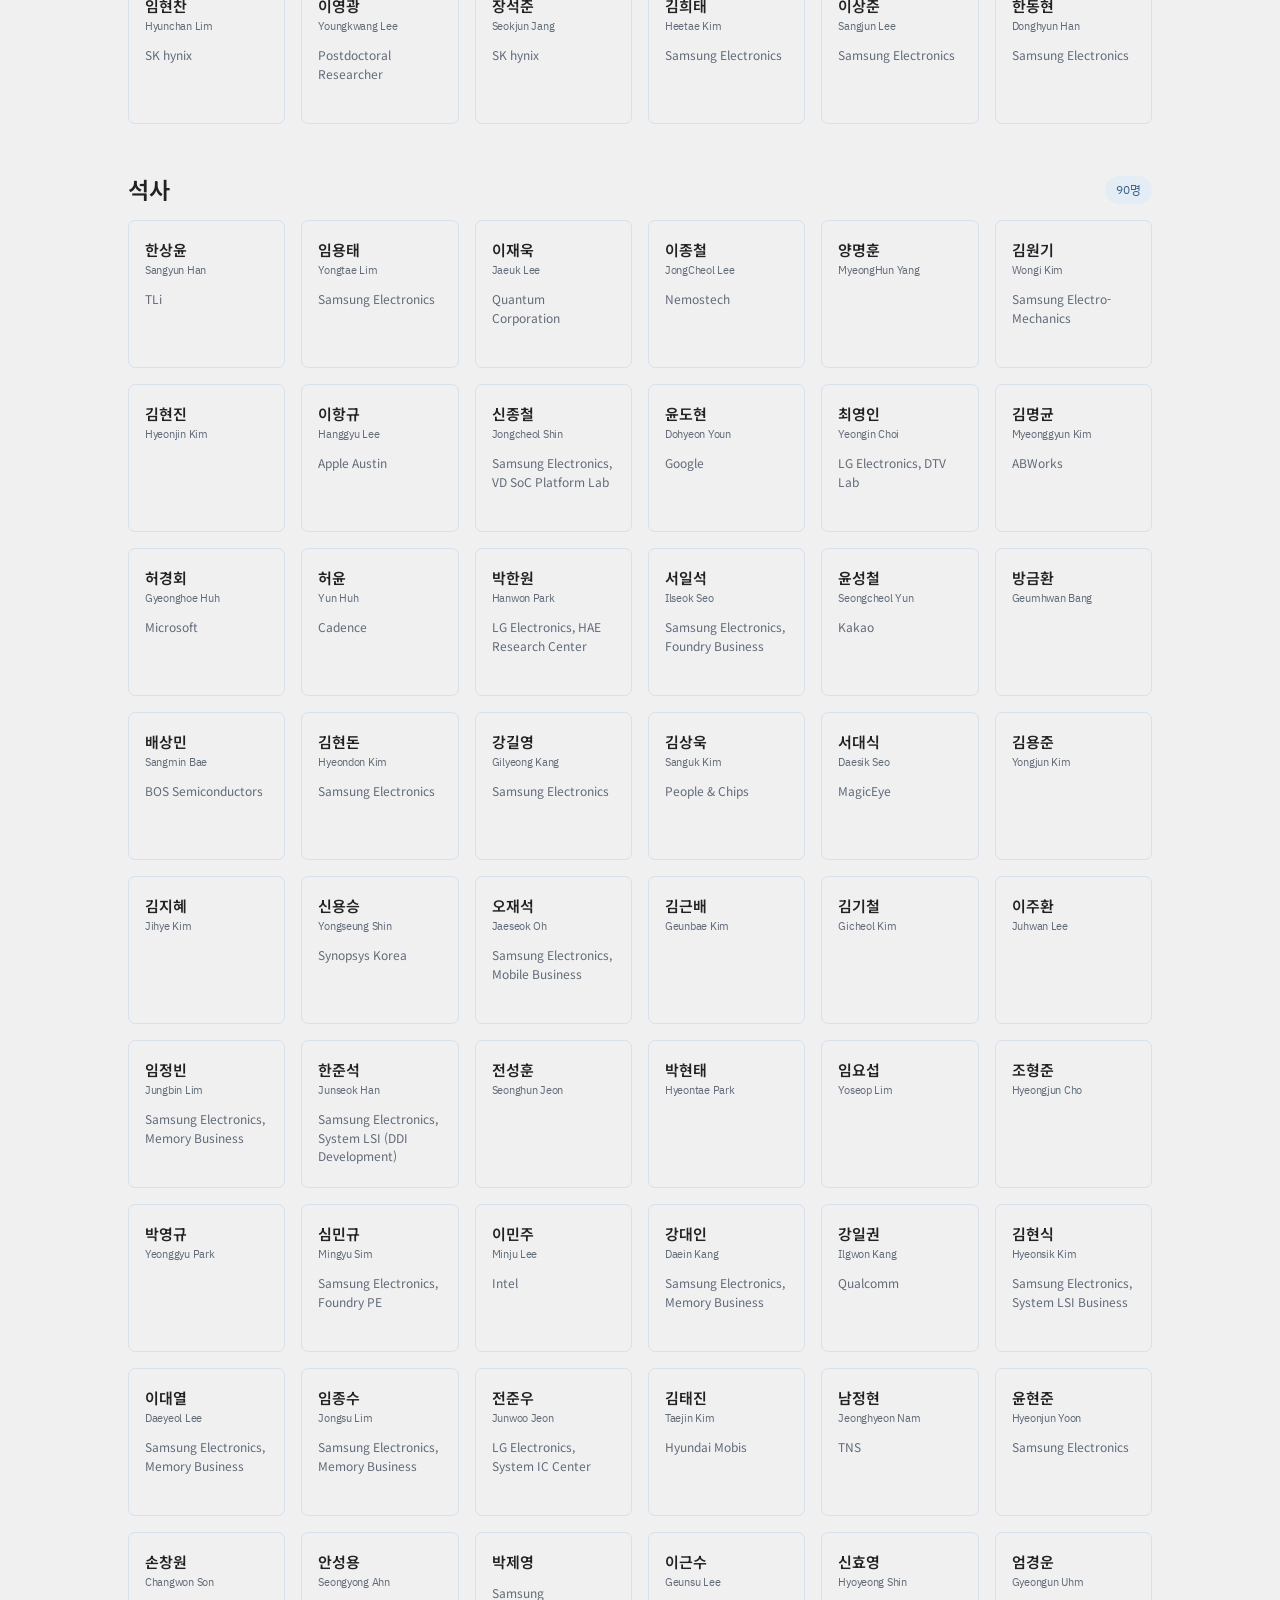
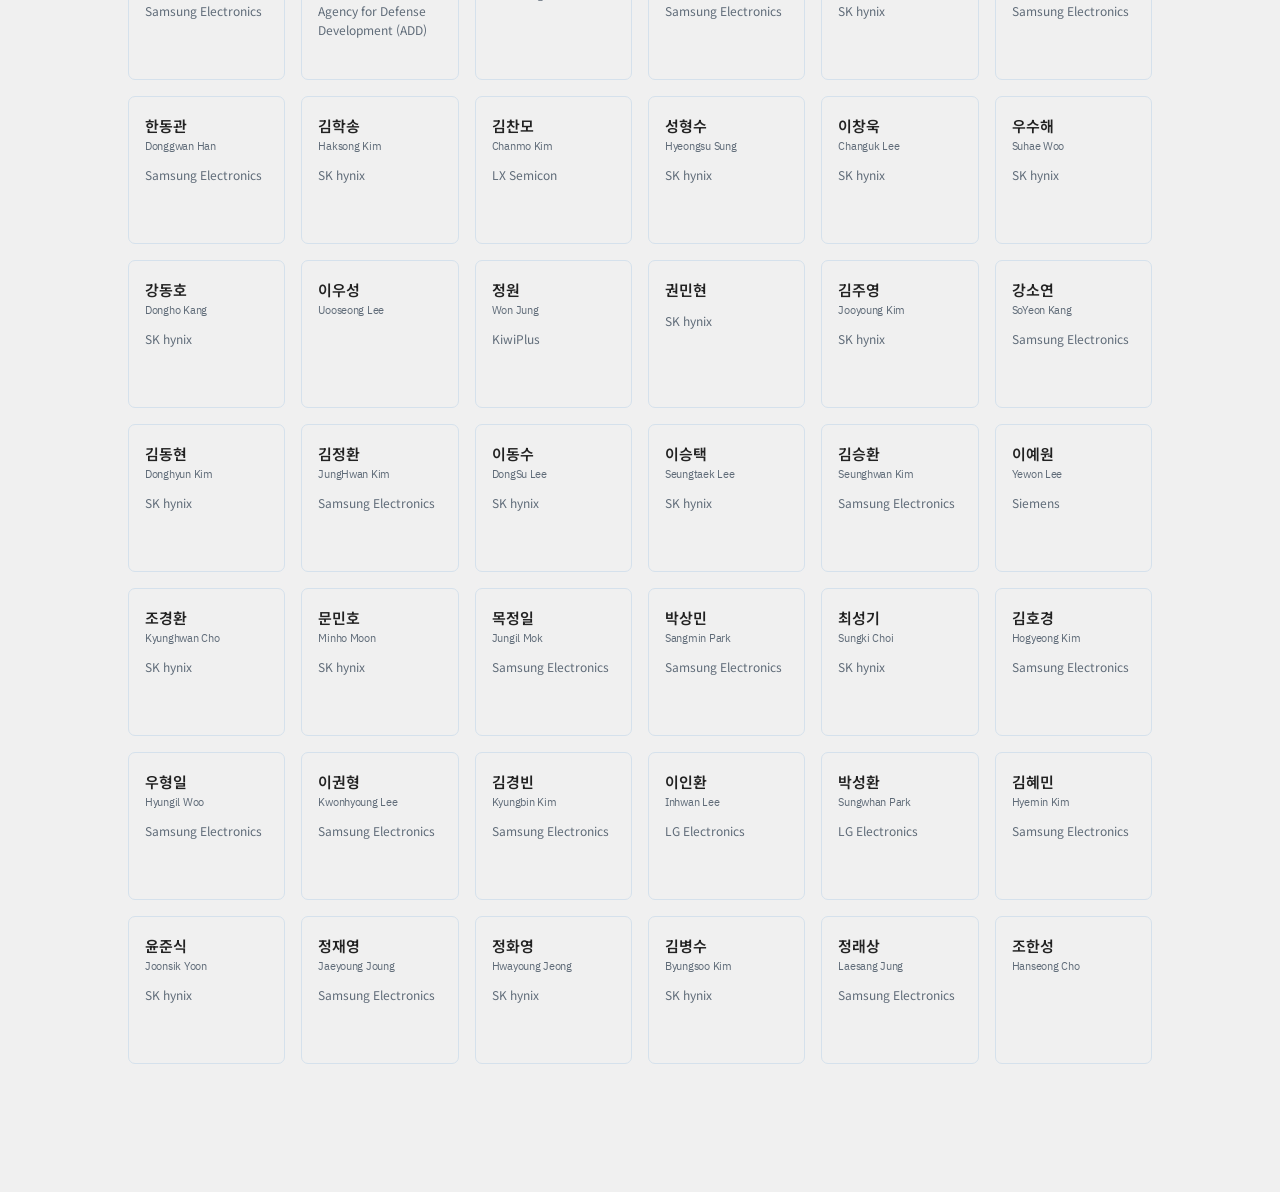
==== commit 289604a8: "Add private member data workflow and email obfuscation" ====
--- a/alumni.html
+++ b/alumni.html
@@ -7,7 +7,7 @@
   <meta name="description" content="연세대학교 컴퓨터시스템 및 고신뢰성 SoC 연구실 동문 목록">
   <link rel="preconnect" href="https://fonts.googleapis.com">
   <link href="https://fonts.googleapis.com/css2?family=IBM+Plex+Sans+KR:wght@400;500;600&amp;family=Noto+Sans+KR:wght@400;500;700&amp;display=swap" rel="stylesheet">
-  <link rel="stylesheet" href="style.css?v=20260907-14">
+  <link rel="stylesheet" href="style.css?v=20260909-1">
 </head>
 <body>
   <header class="archive-page-nav">
@@ -20,7 +20,7 @@
     </div>
   </header>
   <main>
-    <section class="alumni-page-section" data-members-source="members.json?v=20260905-2">
+    <section class="alumni-page-section" data-members-source="members.json">
       <div class="wrap">
         <p class="eyebrow">ALUMNI</p>
         <div class="alumni-page-heading">
@@ -37,6 +37,6 @@
       </div>
     </section>
   </main>
-  <script src="script.js?v=20260907-4"></script>
+  <script src="script.js?v=20260909-2"></script>
 </body>
 </html>
--- a/style.css
+++ b/style.css
@@ -38,6 +38,18 @@
 a{color:inherit;text-decoration:none}
 a:focus-visible,button:focus-visible{outline:3px solid var(--copper);outline-offset:3px}
 img{max-width:100%;display:block}
+
+.sr-only{
+  position:absolute;
+  width:1px;
+  height:1px;
+  padding:0;
+  margin:-1px;
+  overflow:hidden;
+  clip:rect(0,0,0,0);
+  white-space:nowrap;
+  border:0;
+}
 
 .wrap{max-width:var(--max);margin:0 auto;padding:0 var(--gutter)}
 section{padding:var(--section-gap) 0}
@@ -993,23 +1005,21 @@
    ------------------------------------------------------------ */
 .partners{padding:0 0 clamp(34px,4vw,52px)}
 .partners .wrap{padding-top:clamp(28px,3.5vw,40px);border-top:1px solid var(--line)}
-/* 로고 폭이 제각각이라 균등 그리드에 넣으면 로고 사이 간격이 달라 보입니다.
-   flex + gap으로 두면 인접한 로고 사이 거리가 항상 같습니다. */
+/* 실제 로고의 좌우 외곽을 기준으로 같은 간격을 유지합니다. */
 .partner-list{
   list-style:none;
   margin:0;
   padding:0;
   display:flex;
-  flex-wrap:wrap;
+  flex-wrap:nowrap;
   align-items:center;
-  justify-content:center;
-  gap:clamp(30px,3.4vw,50px);
+  justify-content:space-between;
+  gap:clamp(20px,2.5vw,36px);
 }
 .partner-list li{
   display:flex;
-  flex:0 0 auto;
+  flex:0 1 auto;
   min-width:0;
-  max-width:100%;
   align-items:center;
   justify-content:center;
 }
@@ -1038,15 +1048,16 @@
 .partner-logo-koreatest img{width:245px}
 .partner-logo-tall img{width:100px;max-height:94px}
 
-/* 한 줄에 넷이 더 들어가지 않는 폭부터 3+1로 외따로 떨어지지 않도록 2+2로 나눕니다. */
+/* 태블릿에서는 두 줄 모두 좌우 끝선이 맞는 2열로 전환합니다. */
 @media (max-width:900px){
   .partner-list{
+    display:grid;
+    grid-template-columns:repeat(2,minmax(0,1fr));
     gap:28px 34px;
   }
 
-  .partner-list li{
-    flex:0 0 calc(50% - 17px);
-  }
+  .partner-list li:nth-child(odd){justify-content:flex-start}
+  .partner-list li:nth-child(even){justify-content:flex-end}
 }
 
 @media (max-width:760px){
@@ -1060,11 +1071,193 @@
 
 @media (max-width:600px){
   .partner-list{
+    grid-template-columns:1fr;
     gap:26px;
   }
 
-  .partner-list li{
-    flex:0 0 100%;
+  .partner-list li,
+  .partner-list li:first-child,
+  .partner-list li:last-child,
+  .partner-list li:nth-child(odd),
+  .partner-list li:nth-child(even){
+    justify-content:center;
+  }
+}
+
+/* ------------------------------------------------------------
+   통합 검색
+   ------------------------------------------------------------ */
+.site-search{
+  margin-bottom:clamp(58px,8vw,88px);
+  padding:clamp(34px,5vw,54px);
+  border-radius:10px;
+  color:#fff;
+  background:
+    radial-gradient(circle at 82% 18%,rgba(125,169,205,.22),transparent 34%),
+    var(--bg-deep);
+  box-shadow:0 18px 42px rgba(45,79,110,.14);
+}
+
+.site-search-eyebrow{
+  margin-bottom:8px;
+  color:#c8dbea;
+  font-family:var(--font-utility);
+  font-size:12px;
+  font-weight:600;
+  letter-spacing:.15em;
+}
+
+.site-search h2{
+  margin-bottom:24px;
+  color:#fff;
+  font-size:clamp(25px,3vw,34px);
+}
+
+.site-search h2::after{background:#9fc0dc}
+
+.site-search-form{
+  display:grid;
+  grid-template-columns:auto minmax(0,1fr) auto;
+  align-items:center;
+  gap:12px;
+  width:min(720px,100%);
+  padding:8px 8px 8px 18px;
+  border:1px solid rgba(255,255,255,.58);
+  border-radius:9px;
+  background:#fff;
+  box-shadow:0 12px 28px rgba(19,43,65,.18);
+}
+
+.site-search-icon{
+  width:18px;
+  height:18px;
+  border:2px solid #7b91a5;
+  border-radius:50%;
+}
+
+.site-search-icon::after{
+  content:"";
+  display:block;
+  width:7px;
+  height:2px;
+  margin:12px 0 0 12px;
+  background:#7b91a5;
+  transform:rotate(45deg);
+  transform-origin:left center;
+}
+
+.site-search-form input{
+  min-width:0;
+  width:100%;
+  padding:9px 4px;
+  border:0;
+  outline:0;
+  color:var(--ink);
+  background:transparent;
+  font:inherit;
+  font-size:15px;
+}
+
+.site-search-form input::placeholder{color:#8996a2}
+
+.site-search-form button{
+  min-width:92px;
+  padding:11px 20px;
+  border:1px solid var(--bg-deep);
+  border-radius:7px;
+  color:#fff;
+  background:var(--bg-deep);
+  font:inherit;
+  font-size:14px;
+  font-weight:600;
+  cursor:pointer;
+}
+
+.site-search-form button:hover{background:#2d4f6e}
+
+.site-search-status{
+  margin-top:13px;
+  color:#c8dbea;
+  font-size:13px;
+}
+
+.site-search-results{
+  margin-top:24px;
+  padding-top:24px;
+  border-top:1px solid rgba(255,255,255,.22);
+}
+
+.site-search-result-summary{
+  margin-bottom:14px;
+  color:#dce9f3;
+  font-size:14px;
+}
+
+.site-search-result-list{
+  list-style:none;
+  display:grid;
+  grid-template-columns:repeat(2,minmax(0,1fr));
+  gap:12px;
+}
+
+.site-search-result-link{
+  display:block;
+  height:100%;
+  padding:17px 18px;
+  border:1px solid rgba(255,255,255,.22);
+  border-radius:7px;
+  background:rgba(255,255,255,.09);
+  transition:background .18s ease,border-color .18s ease,transform .18s ease;
+}
+
+.site-search-result-link:hover,
+.site-search-result-link:focus-visible{
+  border-color:rgba(255,255,255,.58);
+  background:rgba(255,255,255,.15);
+  transform:translateY(-1px);
+}
+
+.site-search-result-type{
+  display:block;
+  margin-bottom:6px;
+  color:#b9d2e6;
+  font-family:var(--font-utility);
+  font-size:11px;
+  font-weight:600;
+  letter-spacing:.08em;
+}
+
+.site-search-result-title{
+  display:block;
+  color:#fff;
+  font-size:15px;
+  font-weight:600;
+  line-height:1.5;
+  word-break:keep-all;
+}
+
+.site-search-result-meta{
+  display:block;
+  margin-top:7px;
+  color:#c8dbea;
+  font-size:12.5px;
+  line-height:1.5;
+}
+
+@media (max-width:720px){
+  .site-search{padding:30px 22px}
+  .site-search-result-list{grid-template-columns:1fr}
+}
+
+@media (max-width:480px){
+  .site-search-form{
+    grid-template-columns:auto minmax(0,1fr);
+    padding:9px 14px;
+  }
+
+  .site-search-form button{
+    grid-column:1/-1;
+    width:100%;
   }
 }
 
@@ -1199,16 +1392,21 @@
 .contact{background:var(--bg-deep);color:#eaf2f9}
 .contact h2{color:#fff}
 .contact h2::after{background:#7da9cd}
-.contact .wrap{display:grid;grid-template-columns:1fr 1fr;gap:48px}
-@media (max-width:820px){.contact .wrap{grid-template-columns:1fr}}
+.contact .wrap{display:grid;grid-template-columns:1fr 1fr;align-items:stretch;gap:48px}
+@media (max-width:820px){
+  .contact .wrap{grid-template-columns:1fr}
+}
 .contact dl{display:grid;grid-template-columns:90px 1fr;row-gap:14px;column-gap:16px;font-size:15.5px}
 .contact dt{color:#b9d0e4}
 .contact dd a{border-bottom:1px solid #7da9cd}
 .contact-lang-en{display:none}
 html[lang="en"] .contact-lang-kr{display:none}
 html[lang="en"] .contact-lang-en{display:inline}
-.contact .map{aspect-ratio:4/3;border:0;border-radius:8px;width:100%;filter:grayscale(.3)}
+.contact .map{display:block;width:100%;height:auto;min-height:0;align-self:stretch;border:0;border-radius:8px;filter:grayscale(.3)}
 .contact p{color:#d6e4f0;max-width:48ch;margin-bottom:24px}
+@media (max-width:820px){
+  .contact .map{height:clamp(220px,48vw,320px)}
+}
  
 footer{padding:28px 0;font-size:13.5px;color:var(--ink-soft);border-top:1px solid var(--line)}
 footer .wrap{display:flex;justify-content:space-between;flex-wrap:wrap;gap:8px}
@@ -1230,7 +1428,8 @@
 }
 
 .about-intro{
-  max-width:920px;
+  width:100%;
+  max-width:none;
   margin:40px 0 36px;
   color:var(--ink);
 }
@@ -1849,6 +2048,85 @@
   font-size:21px;
 }
 
+.staff-list{
+  display:grid;
+  grid-template-columns:minmax(0,520px);
+}
+
+.staff-card{
+  min-width:0;
+  overflow:hidden;
+  border:1px solid var(--line);
+  border-radius:8px;
+  background:#fff;
+}
+
+.staff-card-button{
+  display:flex;
+  width:100%;
+  align-items:center;
+  gap:20px;
+  padding:20px 22px;
+  border:0;
+  background:transparent;
+  color:inherit;
+  font:inherit;
+  text-align:left;
+  cursor:pointer;
+  transition:background-color .2s ease;
+}
+
+.staff-card-button:hover,
+.staff-card-button:focus-visible,
+.staff-card-button[aria-expanded="true"]{
+  background:#f7fafc;
+}
+
+.staff-card-monogram{
+  display:grid;
+  flex:0 0 68px;
+  aspect-ratio:1;
+  place-items:center;
+  border-radius:50%;
+  background:#eef3f8;
+  color:var(--copper);
+  font-size:24px;
+  font-weight:600;
+}
+
+.staff-card-content{min-width:0}
+
+.staff-card-name{
+  margin:0;
+  color:var(--ink);
+  font-size:18px;
+  font-weight:600;
+}
+
+.staff-card-position{
+  margin:4px 0 0;
+  color:var(--ink-soft);
+  font-size:14.5px;
+}
+
+.staff-card-email{
+  display:inline-block;
+  max-width:100%;
+  margin-top:10px;
+  border-bottom:1px solid var(--line-mid);
+  color:var(--copper);
+  font-size:14px;
+  overflow-wrap:anywhere;
+}
+
+.staff-card-email:hover{color:#2d4f6e}
+
+@media (max-width:600px){
+  .staff-list{grid-template-columns:1fr}
+  .staff-card-button{gap:16px;padding:18px}
+  .staff-card-monogram{flex-basis:58px;font-size:21px}
+}
+
 .person{
   min-width:0;
 }
@@ -1881,6 +2159,8 @@
   height:100%;
   object-fit:cover;
   object-position:center top;
+  transform:translateY(var(--member-photo-offset-y,0)) scale(var(--member-photo-scale,1));
+  transform-origin:center center;
 }
 
 .member-photo-placeholder{
@@ -2597,7 +2877,8 @@
 }
 
 .about-article{
-  max-width:920px;
+  width:100%;
+  max-width:none;
   color:var(--ink);
 }
 
